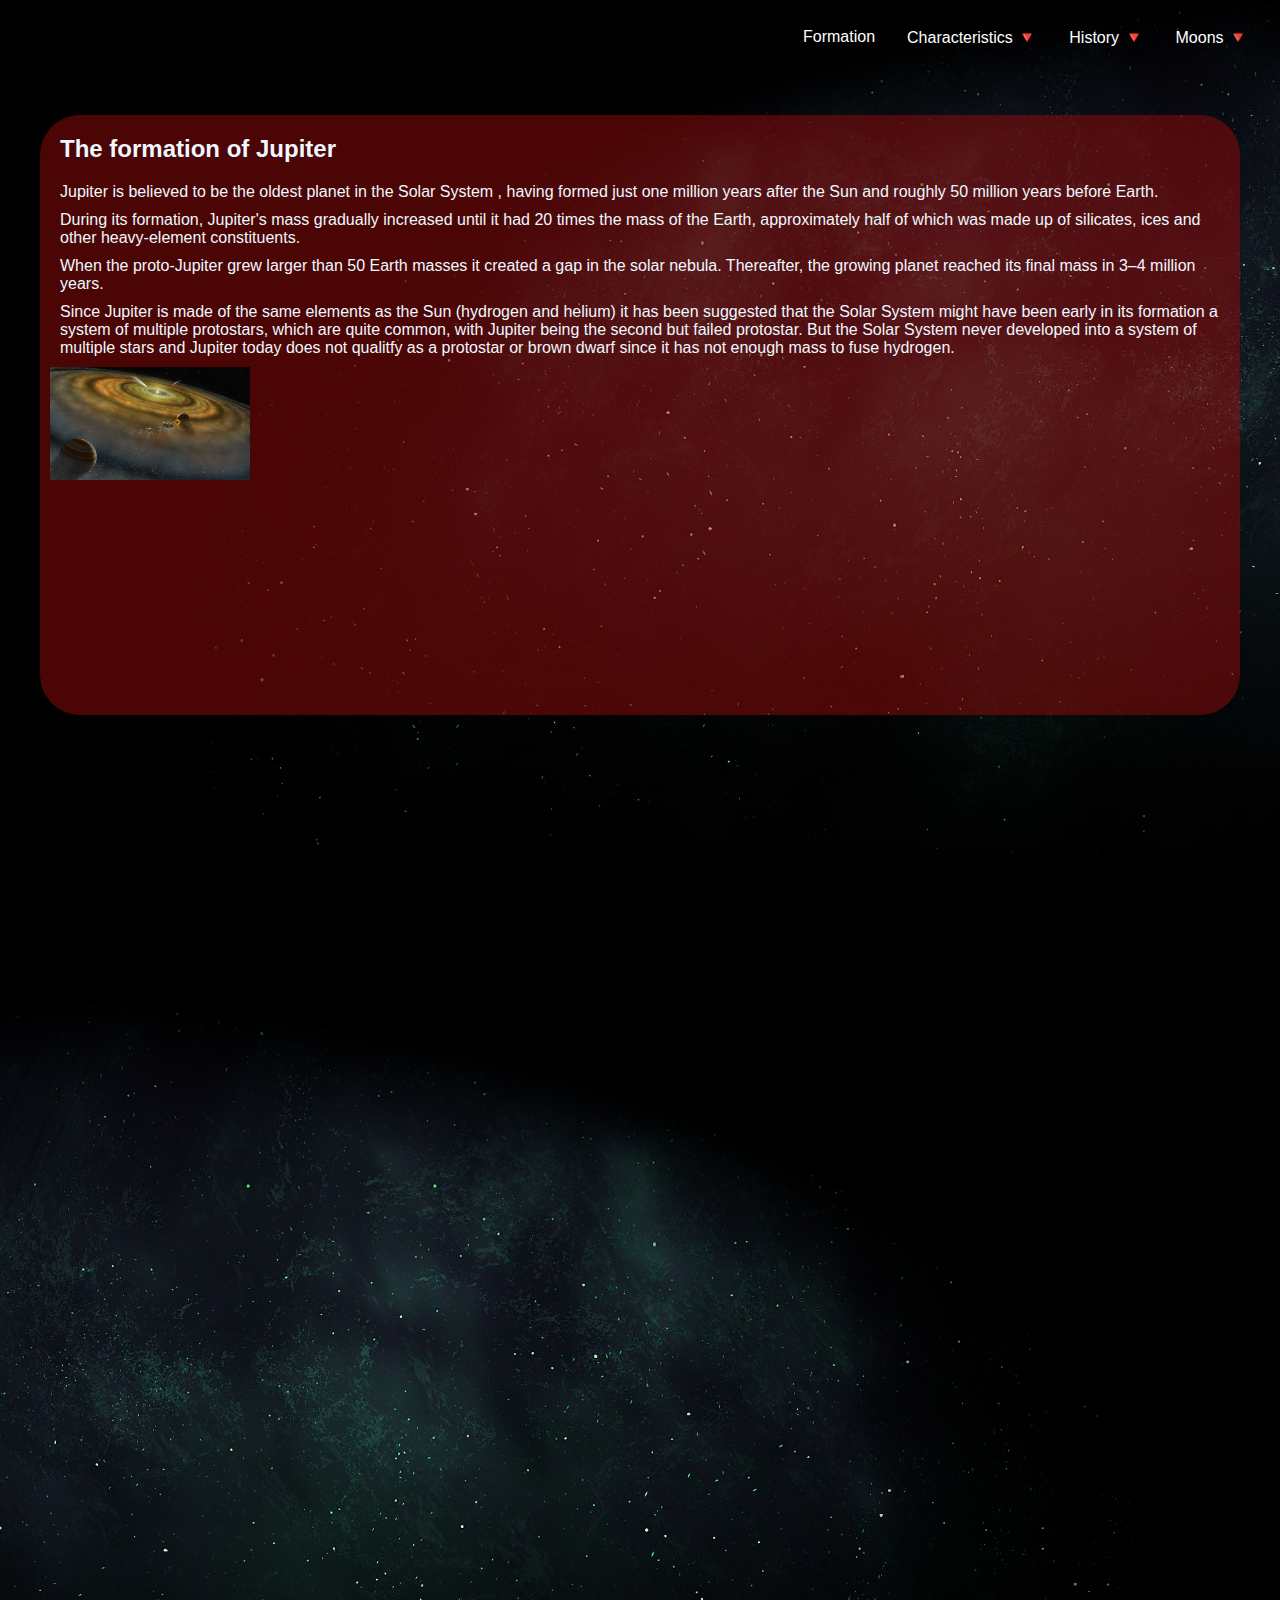
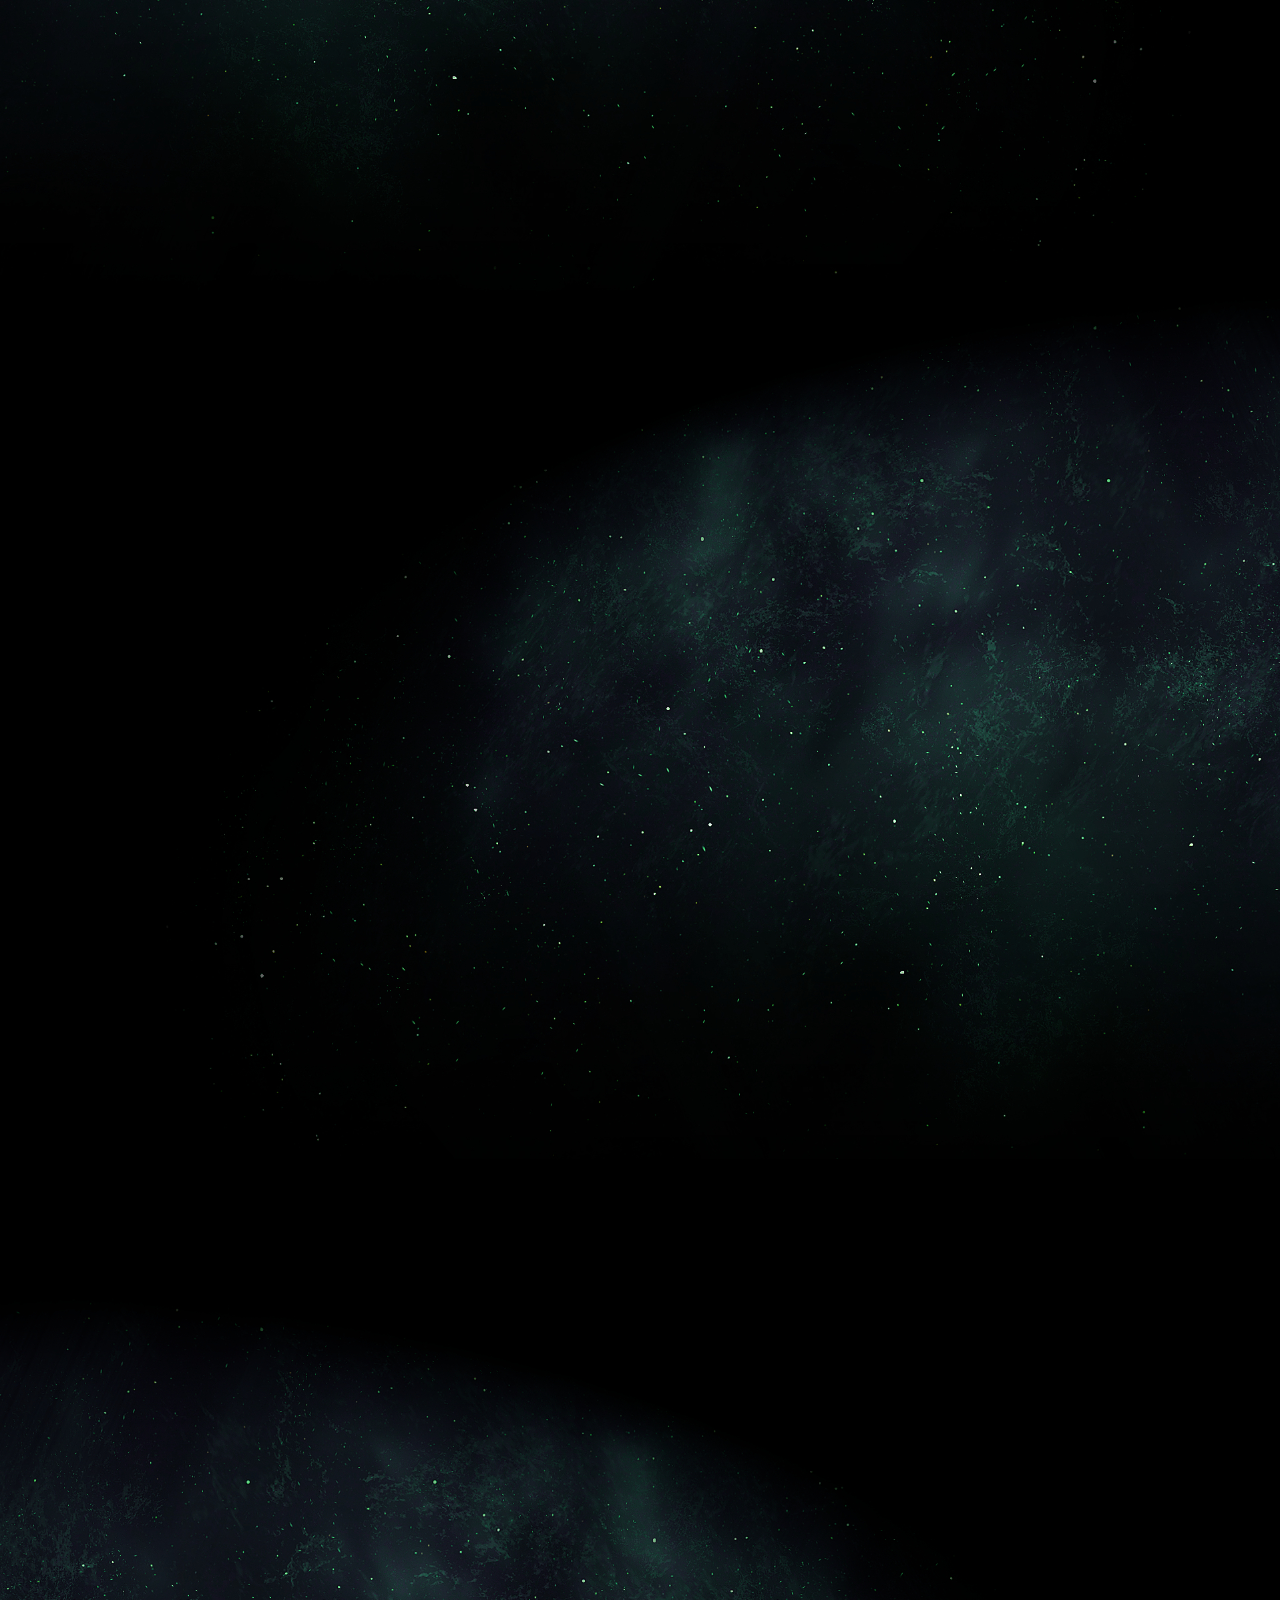
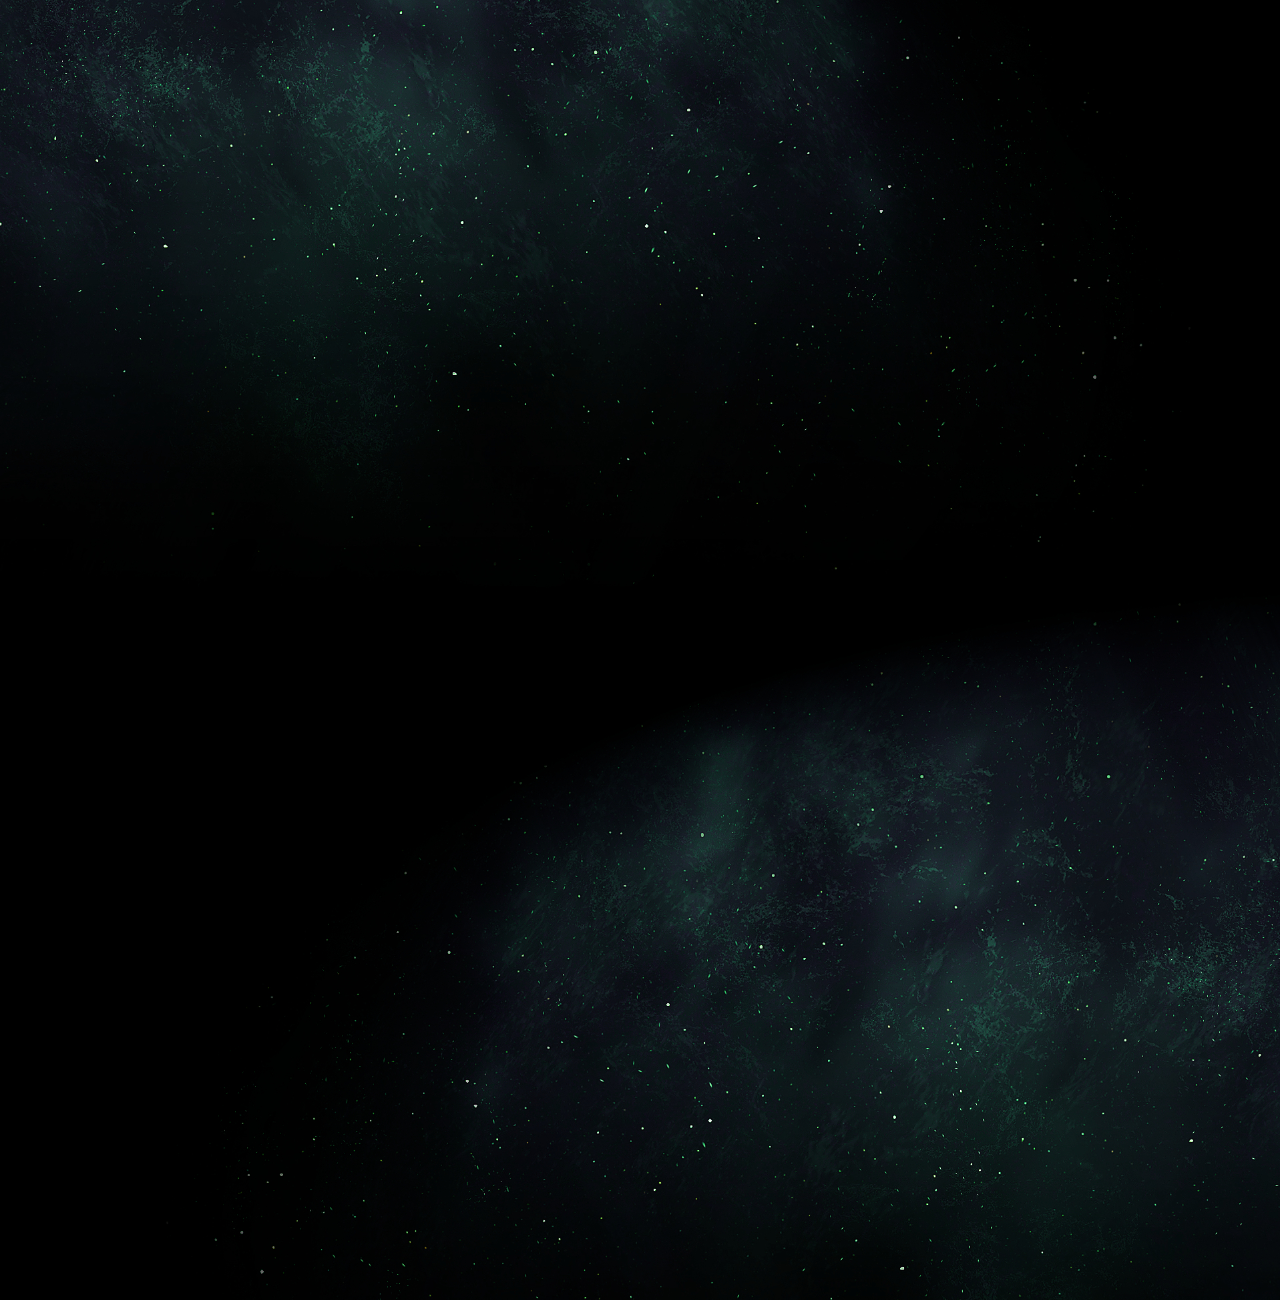
==== index.html @ 64cf3d7d "added sections & styles2" ====
<!DOCTYPE html>
<html lang="en">
  <head>
    <meta charset="UTF-8" />
    <meta name="viewport" content="width=device-width, initial-scale=1.0" />
    <link rel="stylesheet" href="styles.css" />
    <link rel="stylesheet" href="Styles2.css" />
    <link rel="icon" type="image/x-icon" href="images/favicon.png" />
    <title>Jupiter - Assignment 3</title>
  </head>
  <body>
    <!-- Navigation Bar -->
    <div class="navbar">
      <div id="single"><a href="#Formation" id="Formation">Formation</a></div>

      <div class="subnav">
        <button class="subnavbtn">
          <a href="#Characteristics">Characteristics 🔻</a>
        </button>
        <div class="subnav-content">
          <a href="#attributes">Attributes</a>
          <a href="#Location">Location</a>
          <a href="#Great Red Spot">Great Red Spot</a>
        </div>
      </div>

      <div class="subnav">
        <button class="subnavbtn">
          <a href="#History">History 🔻</a>
        </button>
        <div class="subnav-content">
          <a href="#discovery">Discovery and observations</a>
          <a href="#exploration">Exploration and plans</a>
          <a href="#culture">In Culture</a>
        </div>
      </div>
      <div class="subnav">
        <button class="subnavbtn">
          <a href="#Moons">Moons 🔻</a>
        </button>
        <div class="subnav-content">
          <a href="#Europa">Europa</a>
          <a href="#Ganymede">Ganymede</a>
          <a href="#Io">Io</a>
          <a href="#Callisto">Callisto</a>
        </div>
      </div>
    </div>

    <!-- Section 2 - Formation-->

    <div class="text-section">
      <h2 class="h2v">The formation of Jupiter</h2>
      <div class="paragraphs">
        <p>
          Jupiter is believed to be the oldest planet in the Solar System ,
          having formed just one million years after the Sun and roughly 50
          million years before Earth.
        </p>
      </div>
      <div class="paragraphs">
        <p>
          During its formation, Jupiter's mass gradually increased until it had
          20 times the mass of the Earth, approximately half of which was made
          up of silicates, ices and other heavy-element constituents.
        </p>
      </div>
      <div class="paragraphs">
        <p>
          When the proto-Jupiter grew larger than 50 Earth masses it created a
          gap in the solar nebula. Thereafter, the growing planet reached its
          final mass in 3–4 million years.
        </p>
      </div>
      <div class="paragraphs">
        <p>
          Since Jupiter is made of the same elements as the Sun (hydrogen and
          helium) it has been suggested that the Solar System might have been
          early in its formation a system of multiple protostars, which are
          quite common, with Jupiter being the second but failed protostar. But
          the Solar System never developed into a system of multiple stars and
          Jupiter today does not qualitfy as a protostar or brown dwarf since it
          has not enough mass to fuse hydrogen.
        </p>
      </div>
      <div id="Formation-img"></div>
    </div>
  </body>
</html>
---- styles.css ----
* {
  padding: 0;
  margin: 0;
  box-sizing: border-box;
}
body {
  min-height: 500vh;
  background-image: url(/images/background.jpg);
  background-repeat: repeat;
  background-size: contain;
  font-family: Arial, Helvetica, sans-serif;
  margin: 0;
}

.navbar {
  display: flex;
  overflow: hidden;
  background-color: #6c262600;
  justify-content: flex-end;
  padding: 14px 16px;
}

.navbar a {
  font-size: 16px;
  color: white;
  text-align: center;
  padding: 14px 16px;
  text-decoration: none;
}

.subnav,
#single {
  overflow: hidden;
}

.subnav .subnavbtn,
#single,
#Formation {
  display: flex;
  flex-direction: column;
  font-size: 16px;
  border: none;
  outline: none;
  color: white;
  /* padding: 14px 16px; */
  background-color: inherit;
  font-family: inherit;
  margin: 0;
}
.navbar a:hover,
.subnav:hover .subnavbtn,
#single:hover {
  text-decoration: underline red 2px;
  line-height: 10px;
}

.subnav-content {
  visibility: hidden;
  position: absolute;
  background-color: rgba(139, 0, 0, 0);
  /* width: 100%; */
  z-index: 1;
  display: flex;
  flex-direction: column;
  /* justify-content: flex-end; */
}

.subnav-content a {
  /* float: right; */
  flex-direction: column;
  background-color: darkred;
  color: white;
  text-decoration: none;
  width: 100%;
}

.subnav-content a:hover {
  background-color: #eee;
  color: black;
}

.subnav:hover .subnav-content {
  visibility: visible;
}
---- Styles2.css ----
/* section 2 - Formation */
/* to do: font, responsive, colors, images, flex, size */
.h2v {
  color: aliceblue;
  padding: 10px;
}

.text-section {
  border-radius: 40px;
  margin: 40px;
  padding: 10px;
  max-width: auto;
  height: 600px;
  background-color: rgba(150, 10, 10, 0.5);
}

.paragraphs {
  margin: 10px;

  color: aliceblue;
}

/* formation image */

#Formation-img {
  width: 200px;
  height: 400px;
  background-image: url(images/Formation.webp);
  background-size: contain;
  background-repeat: no-repeat;
}
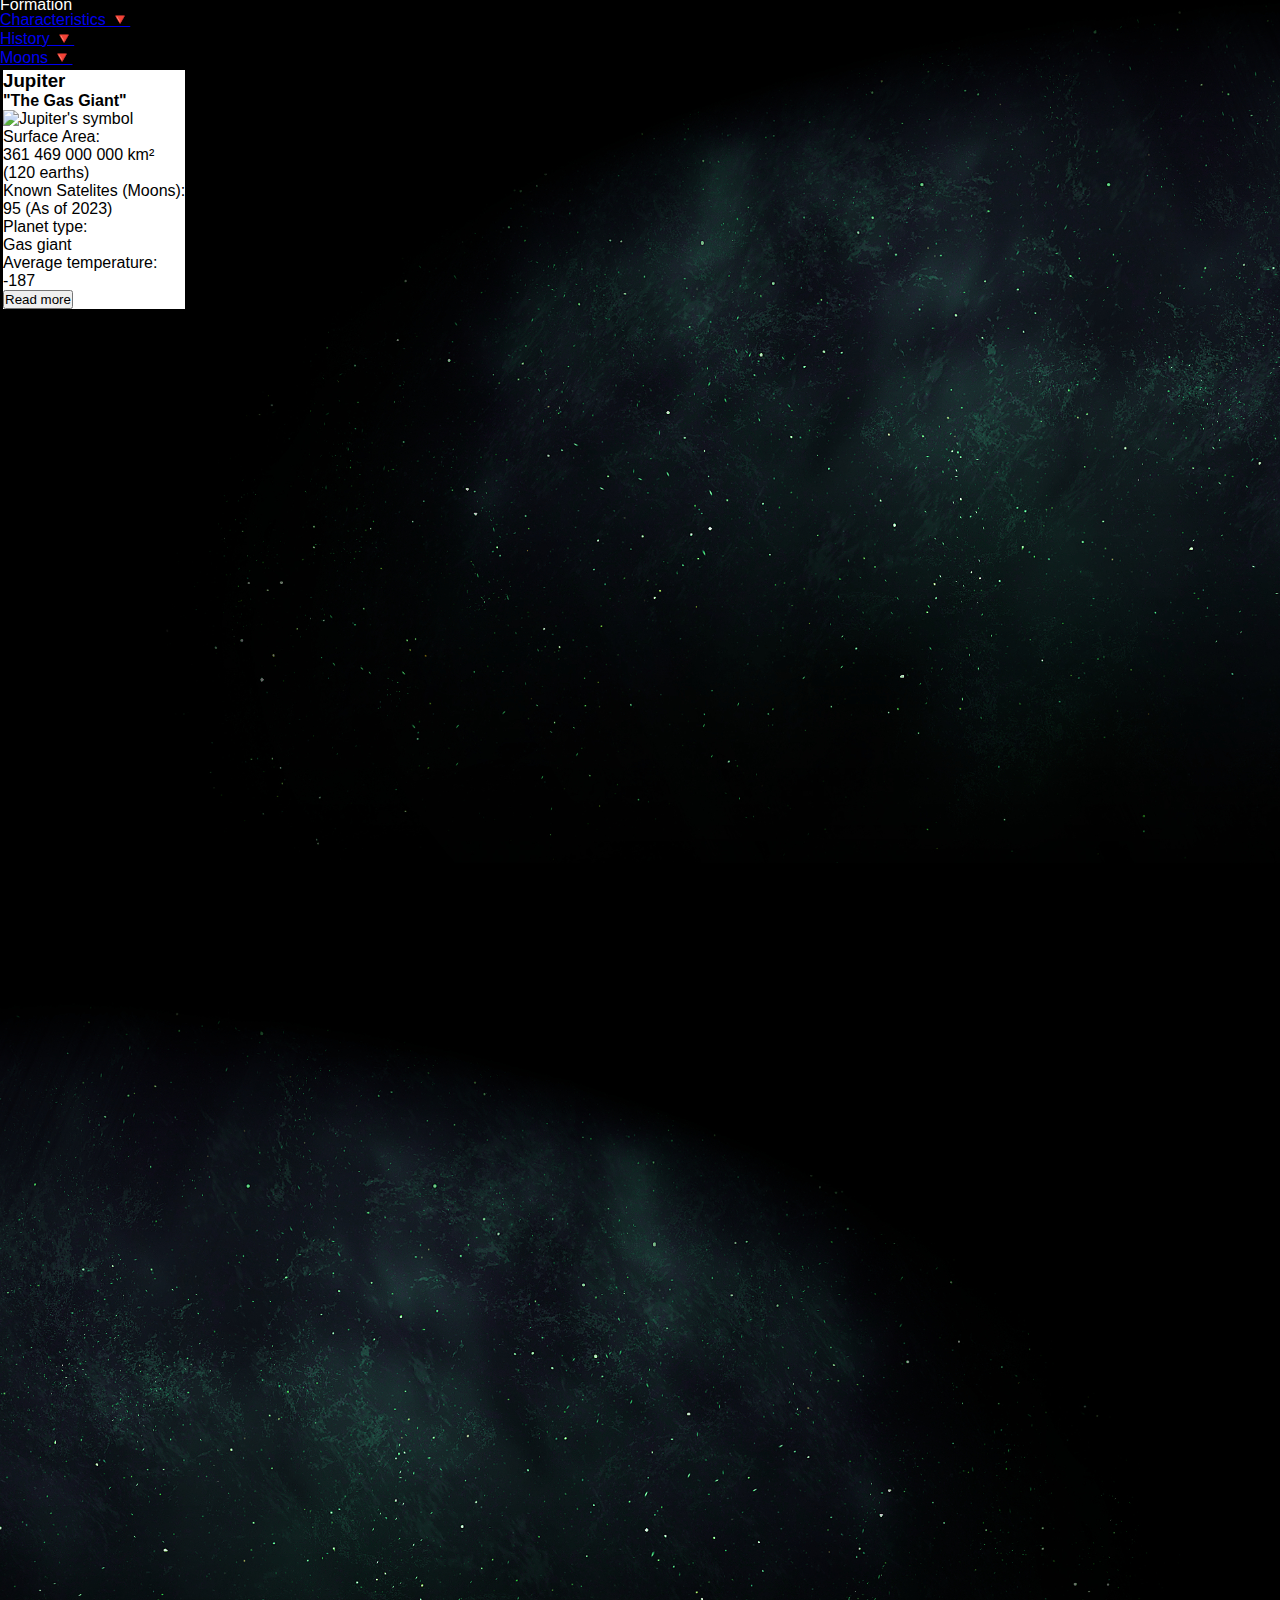
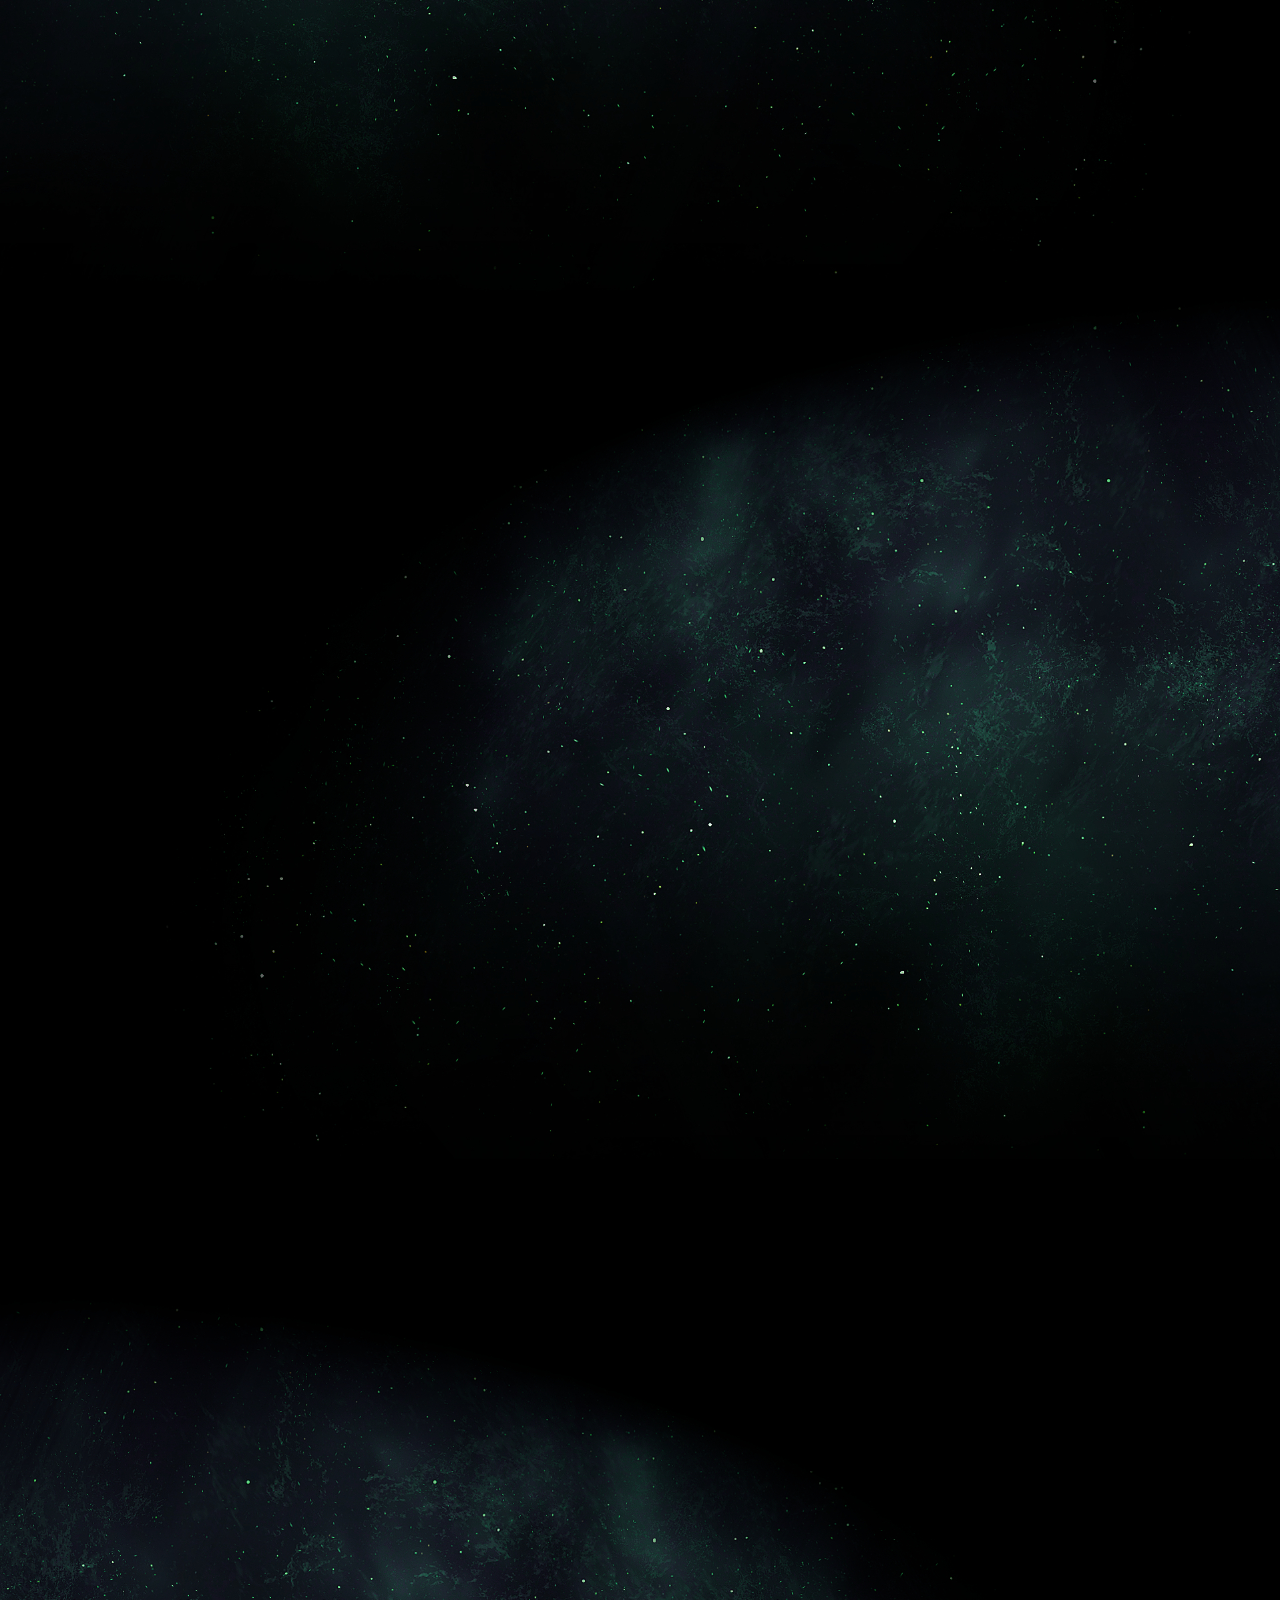
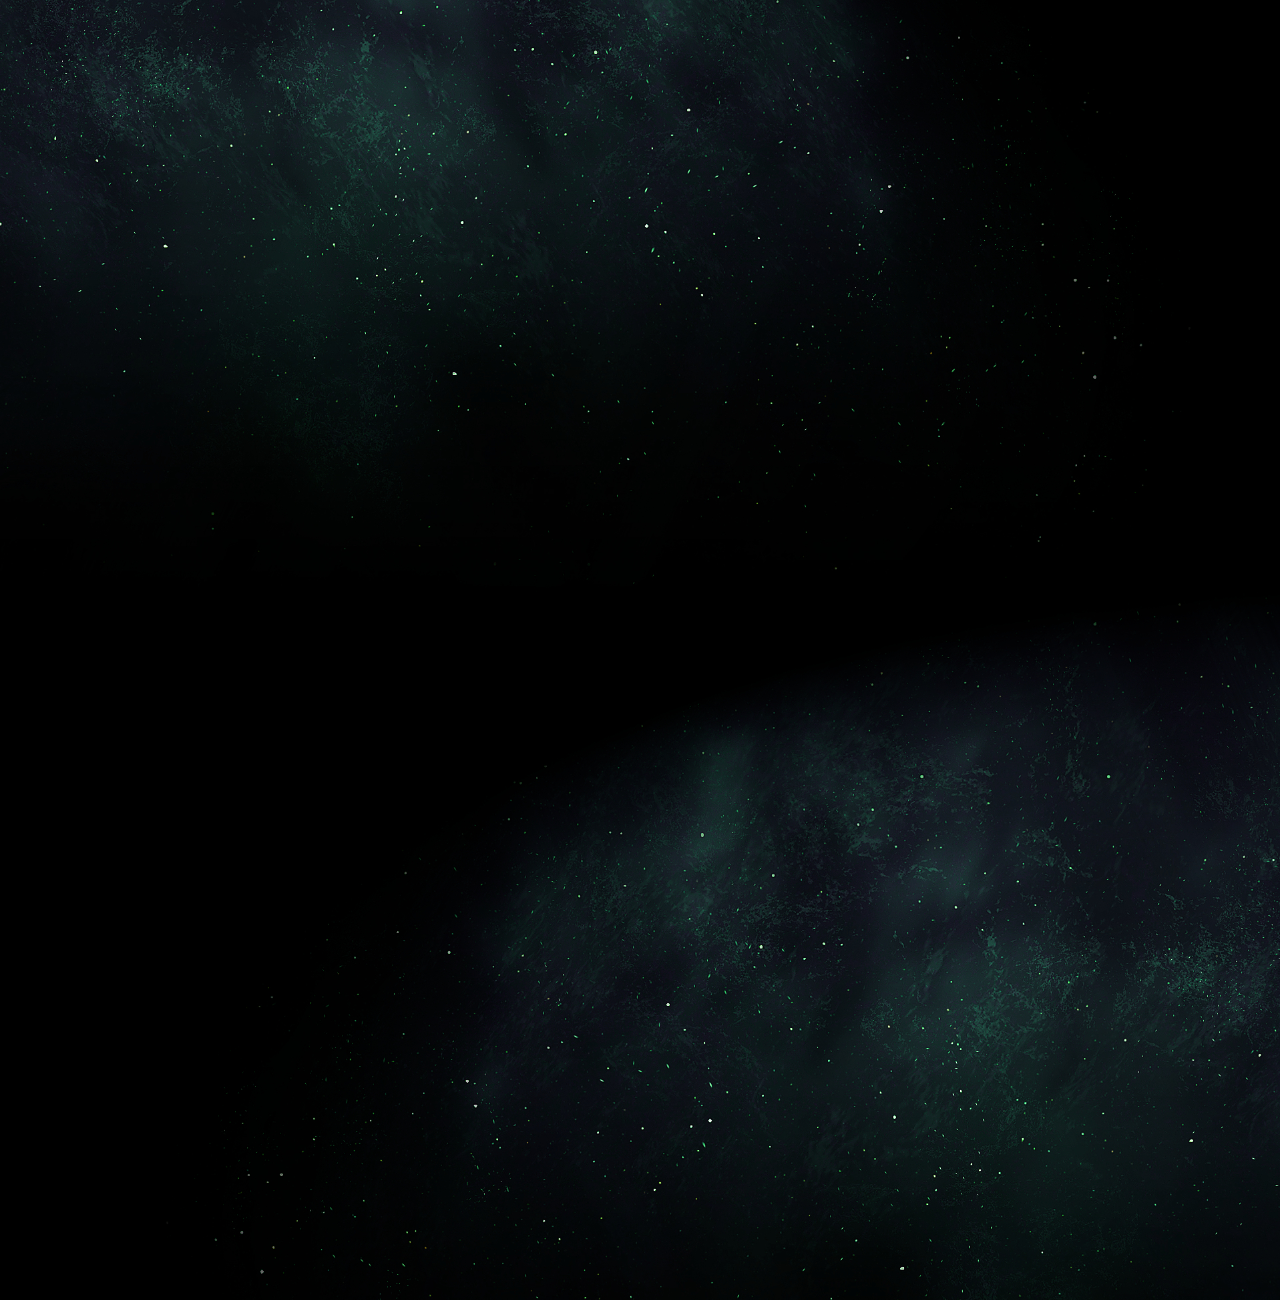
==== commit aeb508b4: "Merge branch 'main' of https://github.com/elliot-kodehode/assignment-3" ====
--- a/index.html
+++ b/index.html
@@ -4,15 +4,13 @@
     <meta charset="UTF-8" />
     <meta name="viewport" content="width=device-width, initial-scale=1.0" />
     <link rel="stylesheet" href="styles.css" />
-    <link rel="stylesheet" href="Styles2.css" />
     <link rel="icon" type="image/x-icon" href="images/favicon.png" />
     <title>Jupiter - Assignment 3</title>
   </head>
   <body>
     <!-- Navigation Bar -->
-    <div class="navbar">
+    <nav>
       <div id="single"><a href="#Formation" id="Formation">Formation</a></div>
-
       <div class="subnav">
         <button class="subnavbtn">
           <a href="#Characteristics">Characteristics 🔻</a>
@@ -23,7 +21,6 @@
           <a href="#Great Red Spot">Great Red Spot</a>
         </div>
       </div>
-
       <div class="subnav">
         <button class="subnavbtn">
           <a href="#History">History 🔻</a>
@@ -45,45 +42,42 @@
           <a href="#Callisto">Callisto</a>
         </div>
       </div>
-    </div>
+    </nav>
+    <!-- Front page -->
+    <div id="frontpage">
+      <div class="Jupiter">
+        <!-- <img src="images/Jupiter.png" alt="Planet Jupiter" id="Jupiter" /> -->
+        <dialog open>
+          <h3>Jupiter</h3>
+          <h4 id="Gas-Giant">"The Gas Giant"</h4>
+          <img
+            src="images/Jupiter_symbol_(bold).svg"
+            alt="Jupiter's symbol"
+            class="Text-Symbol"
+          />
 
-    <!-- Section 2 - Formation-->
-
-    <div class="text-section">
-      <h2 class="h2v">The formation of Jupiter</h2>
-      <div class="paragraphs">
-        <p>
-          Jupiter is believed to be the oldest planet in the Solar System ,
-          having formed just one million years after the Sun and roughly 50
-          million years before Earth.
-        </p>
+          <div class="Cards_Text">
+            <p class="Card-Left">Surface Area:</p>
+            <p class="Card-Right">
+              361 469 000 000 km²<br />
+              (120 earths)
+            </p>
+          </div>
+          <div class="Cards_Text">
+            <p class="Card-Left">Known Satelites (Moons):</p>
+            <p class="Card-Right">95 (As of 2023)</p>
+          </div>
+          <div class="Cards_Text">
+            <p class="Card-Left">Planet type:</p>
+            <p class="Card-Right">Gas giant</p>
+          </div>
+          <div class="Cards_Text">
+            <p class="Card-Left">Average temperature:</p>
+            <p class="Card-Right">-187</p>
+          </div>
+          <a href=""><button class="Card-Button">Read more</button></a>
+        </dialog>
       </div>
-      <div class="paragraphs">
-        <p>
-          During its formation, Jupiter's mass gradually increased until it had
-          20 times the mass of the Earth, approximately half of which was made
-          up of silicates, ices and other heavy-element constituents.
-        </p>
-      </div>
-      <div class="paragraphs">
-        <p>
-          When the proto-Jupiter grew larger than 50 Earth masses it created a
-          gap in the solar nebula. Thereafter, the growing planet reached its
-          final mass in 3–4 million years.
-        </p>
-      </div>
-      <div class="paragraphs">
-        <p>
-          Since Jupiter is made of the same elements as the Sun (hydrogen and
-          helium) it has been suggested that the Solar System might have been
-          early in its formation a system of multiple protostars, which are
-          quite common, with Jupiter being the second but failed protostar. But
-          the Solar System never developed into a system of multiple stars and
-          Jupiter today does not qualitfy as a protostar or brown dwarf since it
-          has not enough mass to fuse hydrogen.
-        </p>
-      </div>
-      <div id="Formation-img"></div>
     </div>
   </body>
 </html>
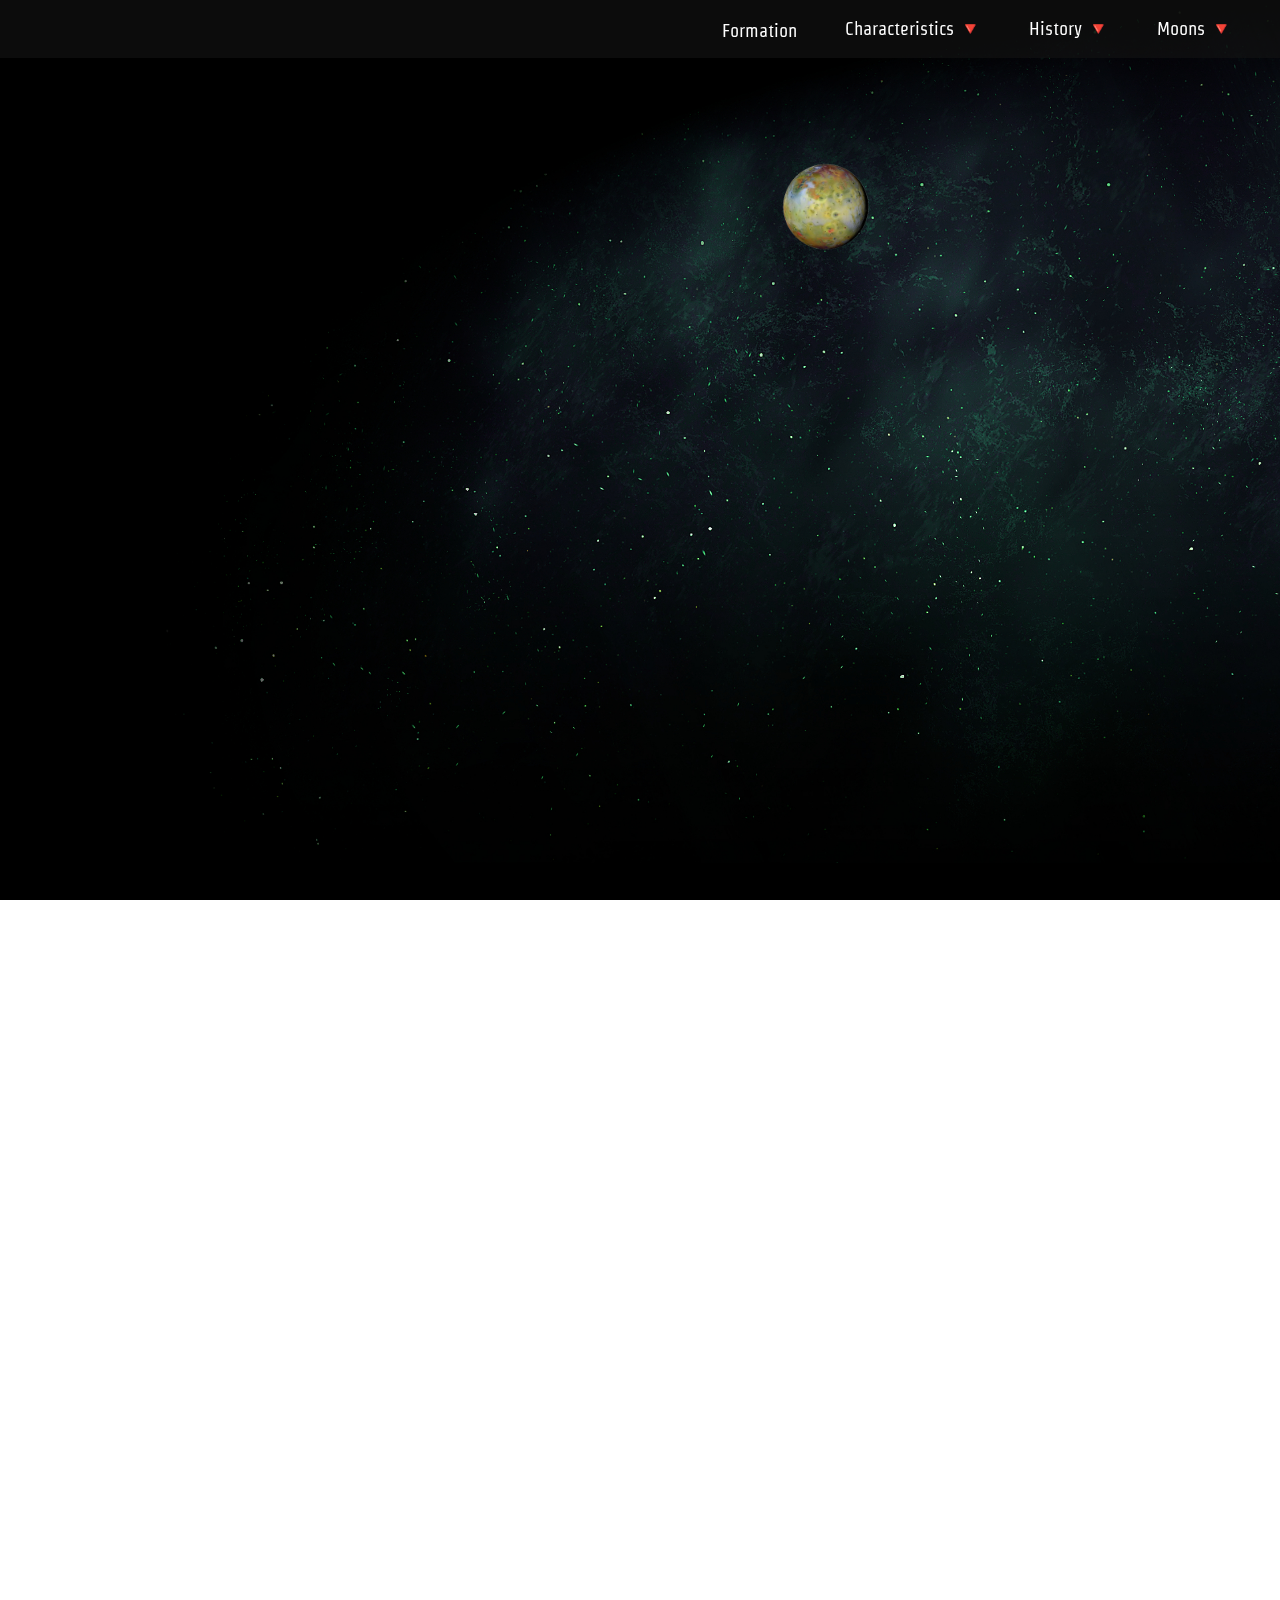
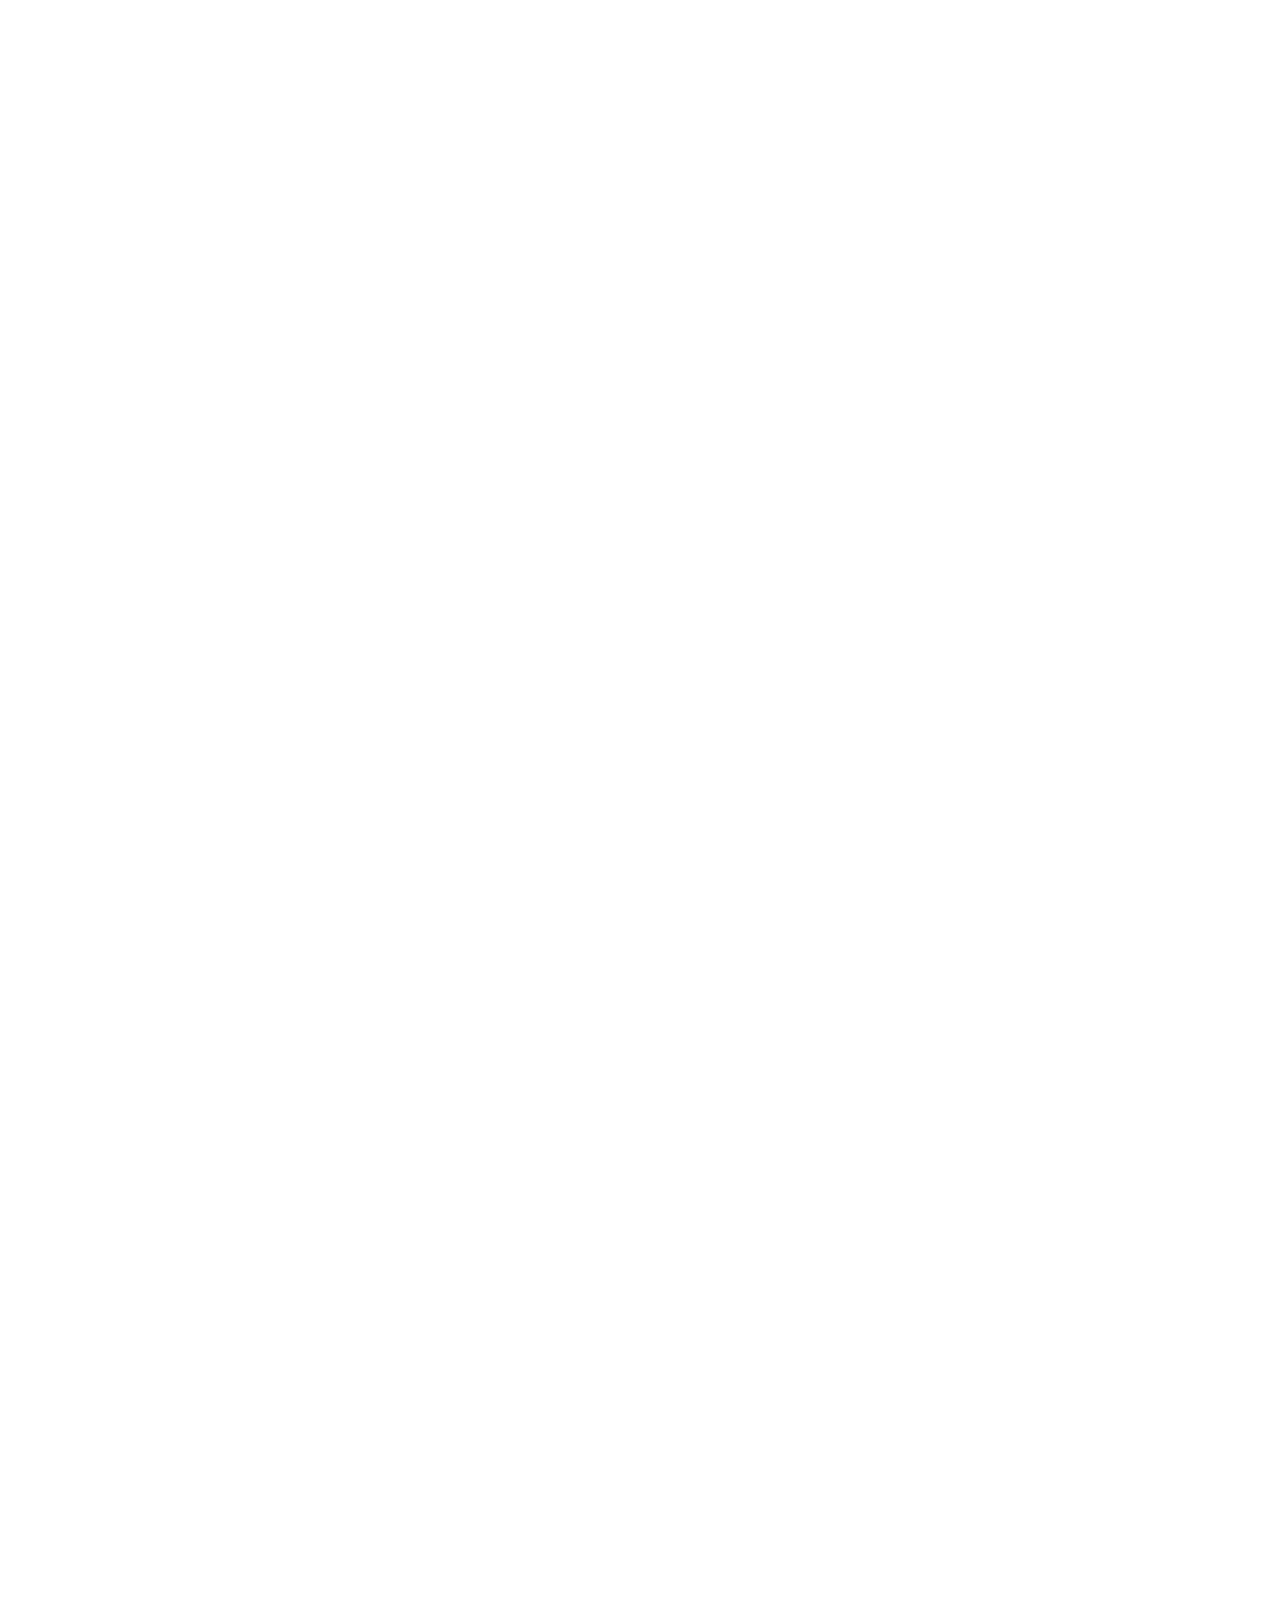
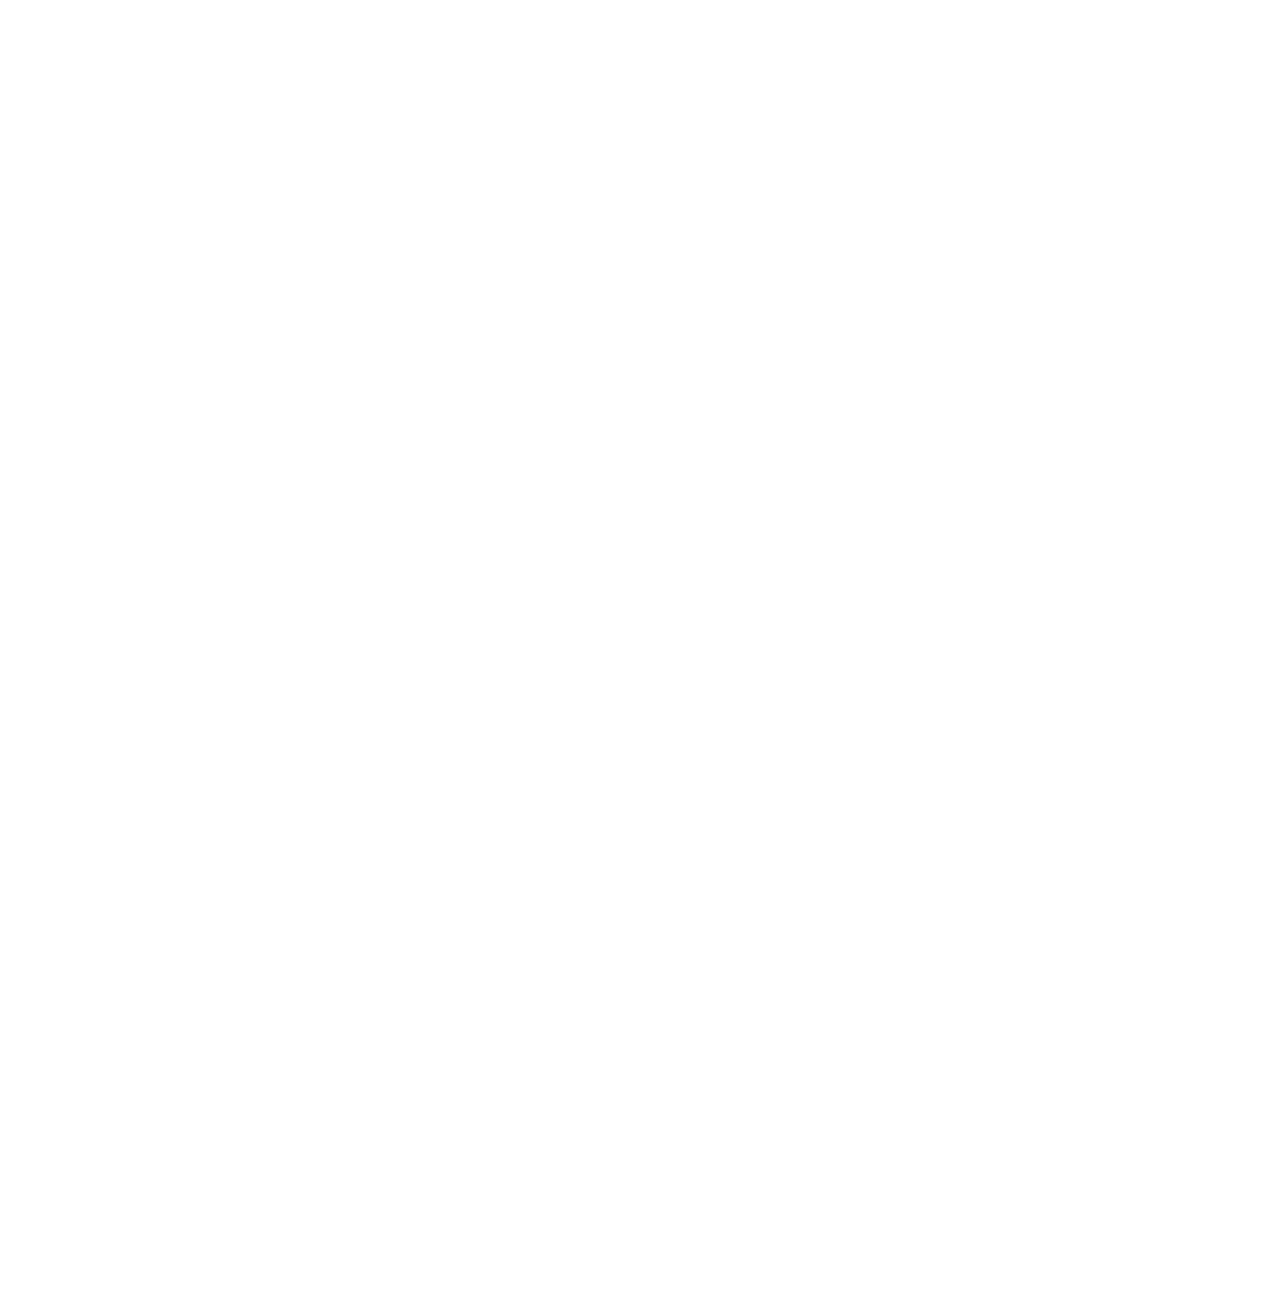
==== commit 3e9f6b88: "More work on frontpage" ====
--- a/index.html
+++ b/index.html
@@ -5,6 +5,9 @@
     <meta name="viewport" content="width=device-width, initial-scale=1.0" />
     <link rel="stylesheet" href="styles.css" />
     <link rel="icon" type="image/x-icon" href="images/favicon.png" />
+    <link rel="preconnect" href="https://fonts.googleapis.com">
+<link rel="preconnect" href="https://fonts.gstatic.com" crossorigin>
+<link href="https://fonts.googleapis.com/css2?family=Strait&display=swap" rel="stylesheet">
     <title>Jupiter - Assignment 3</title>
   </head>
   <body>
@@ -46,7 +49,6 @@
     <!-- Front page -->
     <div id="frontpage">
       <div class="Jupiter">
-        <!-- <img src="images/Jupiter.png" alt="Planet Jupiter" id="Jupiter" /> -->
         <dialog open>
           <h3>Jupiter</h3>
           <h4 id="Gas-Giant">"The Gas Giant"</h4>
@@ -55,7 +57,6 @@
             alt="Jupiter's symbol"
             class="Text-Symbol"
           />
-
           <div class="Cards_Text">
             <p class="Card-Left">Surface Area:</p>
             <p class="Card-Right">
@@ -73,7 +74,31 @@
           </div>
           <div class="Cards_Text">
             <p class="Card-Left">Average temperature:</p>
-            <p class="Card-Right">-187</p>
+            <p class="Card-Right">-185°C</p>
+          </div>
+          <a href=""><button class="Card-Button">Read more</button></a>
+        </dialog>
+      </div>
+
+      <div class="Io">
+        <dialog open>
+          <h3>Io</h3>
+          <h4 id="Gas-Giant">"The moldy pizza moon"</h4>
+          <div class="Cards_Text">
+            <p class="Card-Left">Surface Area:</p>
+            <p class="Card-Right">
+              41 698 065 km2
+            </p>
+          </div>
+          <div class="Cards_Text">
+            <p class="Card-Left">Shortest distance from Jupiter:<br>
+              Longest distance from Jupiter:
+            </p>
+            <p class="Card-Right">420 000 km<br>423 400 km</p>
+          </div>
+          <div class="Cards_Text">
+            <p class="Card-Left">Discovered:</p>
+            <p class="Card-Right">8. jan 1610,<br>by Galileo Galilei</p>
           </div>
           <a href=""><button class="Card-Button">Read more</button></a>
         </dialog>
--- a/styles.css
+++ b/styles.css
@@ -2,83 +2,222 @@
   padding: 0;
   margin: 0;
   box-sizing: border-box;
+  font-family: "strait", sans serif;
 }
 body {
+  display: flex;
   min-height: 500vh;
-  background-image: url(/images/background.jpg);
-  background-repeat: repeat;
-  background-size: contain;
+  background-image: url(images/background.jpg);
+  background-attachment: fixed;
+  background-size: cover;
   font-family: Arial, Helvetica, sans-serif;
-  margin: 0;
-}
-
-.navbar {
-  display: flex;
+}
+/* Navigation bar */
+nav {
+  display: flex;
+  position: fixed;
+  width: 100vw;
   overflow: hidden;
-  background-color: #6c262600;
+  background-color: #1414149e;
+
   justify-content: flex-end;
-  padding: 14px 16px;
-}
-
-.navbar a {
-  font-size: 16px;
+  padding-right: 24px;
+  z-index: 2;
+}
+
+nav a {
+  font-size: 18px;
   color: white;
   text-align: center;
-  padding: 14px 16px;
+  padding: 18px 24px;
   text-decoration: none;
 }
-
-.subnav,
 #single {
+  padding-top: 3px;
+}
+.subnav {
   overflow: hidden;
 }
 
 .subnav .subnavbtn,
-#single,
-#Formation {
+#single {
   display: flex;
   flex-direction: column;
-  font-size: 16px;
+  font-size: 18px;
   border: none;
   outline: none;
   color: white;
-  /* padding: 14px 16px; */
-  background-color: inherit;
+  background-color: transparent;
   font-family: inherit;
-  margin: 0;
-}
-.navbar a:hover,
+}
+nav a:hover,
 .subnav:hover .subnavbtn,
 #single:hover {
   text-decoration: underline red 2px;
-  line-height: 10px;
+  text-underline-offset: 4px;
 }
 
 .subnav-content {
   visibility: hidden;
-  position: absolute;
-  background-color: rgba(139, 0, 0, 0);
-  /* width: 100%; */
+  position: fixed;
+  background-color: #1414149e;
   z-index: 1;
   display: flex;
   flex-direction: column;
-  /* justify-content: flex-end; */
 }
 
 .subnav-content a {
-  /* float: right; */
   flex-direction: column;
-  background-color: darkred;
+  font-size: 16px;
   color: white;
   text-decoration: none;
+  text-align: left;
+  border-left: 2px solid white;
   width: 100%;
+  padding-top: 8px;
+  padding-bottom: 8px;
 }
 
 .subnav-content a:hover {
-  background-color: #eee;
-  color: black;
+  background-color: #eeeeee00;
+  color: rgb(255, 255, 255);
+  border-left: 2px solid red;
+  font-size: 16.5px;
 }
 
 .subnav:hover .subnav-content {
   visibility: visible;
 }
+
+/* Front page */
+#frontpage {
+  display: flex;
+  width: 100vw;
+  height: 100vh;
+  padding-top: 36px;
+  /* background-color: rgba(250, 235, 215, 0.153); */
+}
+
+@keyframes Floaty {
+  0% {
+    margin-top: 0px;
+  }
+  25% {
+    margin-top: 5px;
+  }
+
+  50% {
+    margin-top: 0px;
+  }
+  75% {
+    margin-top: -5px;
+  }
+  100% {
+    margin-top: 0px;
+  }
+}
+
+.Jupiter {
+  display: flex;
+  position: absolute;
+  top: 17vh;
+  right: 30vw;
+  align-self: center;
+  justify-self: center;
+  background-image: url(images/Jupiter.png);
+  background-position: center;
+  background-repeat: no-repeat;
+  background-size: contain;
+  align-items: center;
+  content-visibility: hidden;
+  width: 35vw;
+  height: 35vw;
+  margin: auto;
+  animation: Floaty 4s linear infinite;
+  z-index: 1;
+}
+
+
+.Jupiter:hover {
+  transition: 300ms ease-in-out;
+  transform: scale(1.1);
+  animation: none;
+  content-visibility: visible;
+  z-index: 2;
+}
+
+.Io{
+  position: absolute;
+  top: 18vh;
+  right: 32vw;
+  background-image: url(images/io_transparent.png);
+  background-position: center;
+  background-repeat: no-repeat;
+  background-size: contain;
+  align-items: center;
+  content-visibility: hidden;
+  width: 7vw;
+  height: 7vw;
+  animation: Floaty 4s infinite linear 1s;
+  z-index: 1;
+}
+
+.Io:hover {
+  transition: 300ms ease-in-out;
+  transform: scale(1.1);
+  animation: none;
+  content-visibility: visible;
+  z-index: 2;
+}
+
+Dialog {
+  margin-left: -5%;
+  text-align: center;
+  color: #e9e9e9;
+  padding: 2vh;
+  width: 110%;
+  border-radius: 1vh;
+  border: 2px solid black;
+  background-color: rgba(37, 37, 37, 0.936);
+}
+
+.Io Dialog {width: 400%;
+margin-left: -150%;
+margin-top: 100%}
+
+h3 {
+  font-size: 46px;
+}
+#Gas-Giant {
+  font-size: larger;
+  padding-bottom: 2vh;
+  color: #adadad;
+}
+.Cards_Text {
+  display: flex;
+  padding: 3px;
+  justify-content: space-between;
+}
+.Card-Right {
+  text-align: end;
+  color: #adadad;
+}
+
+.Card-Left {
+  text-align: start;
+}
+
+.Card-Button {
+  padding: 2% 3%;
+  background-color: rgb(23, 23, 23);
+  color: #e9e9e9;
+  border-radius: 8px;
+  border: 2px rgb(100, 100, 100) solid;
+  text-decoration: none;
+  cursor: pointer;
+}
+
+.Text-Symbol {
+  color: white;
+  width: 40px;
+}
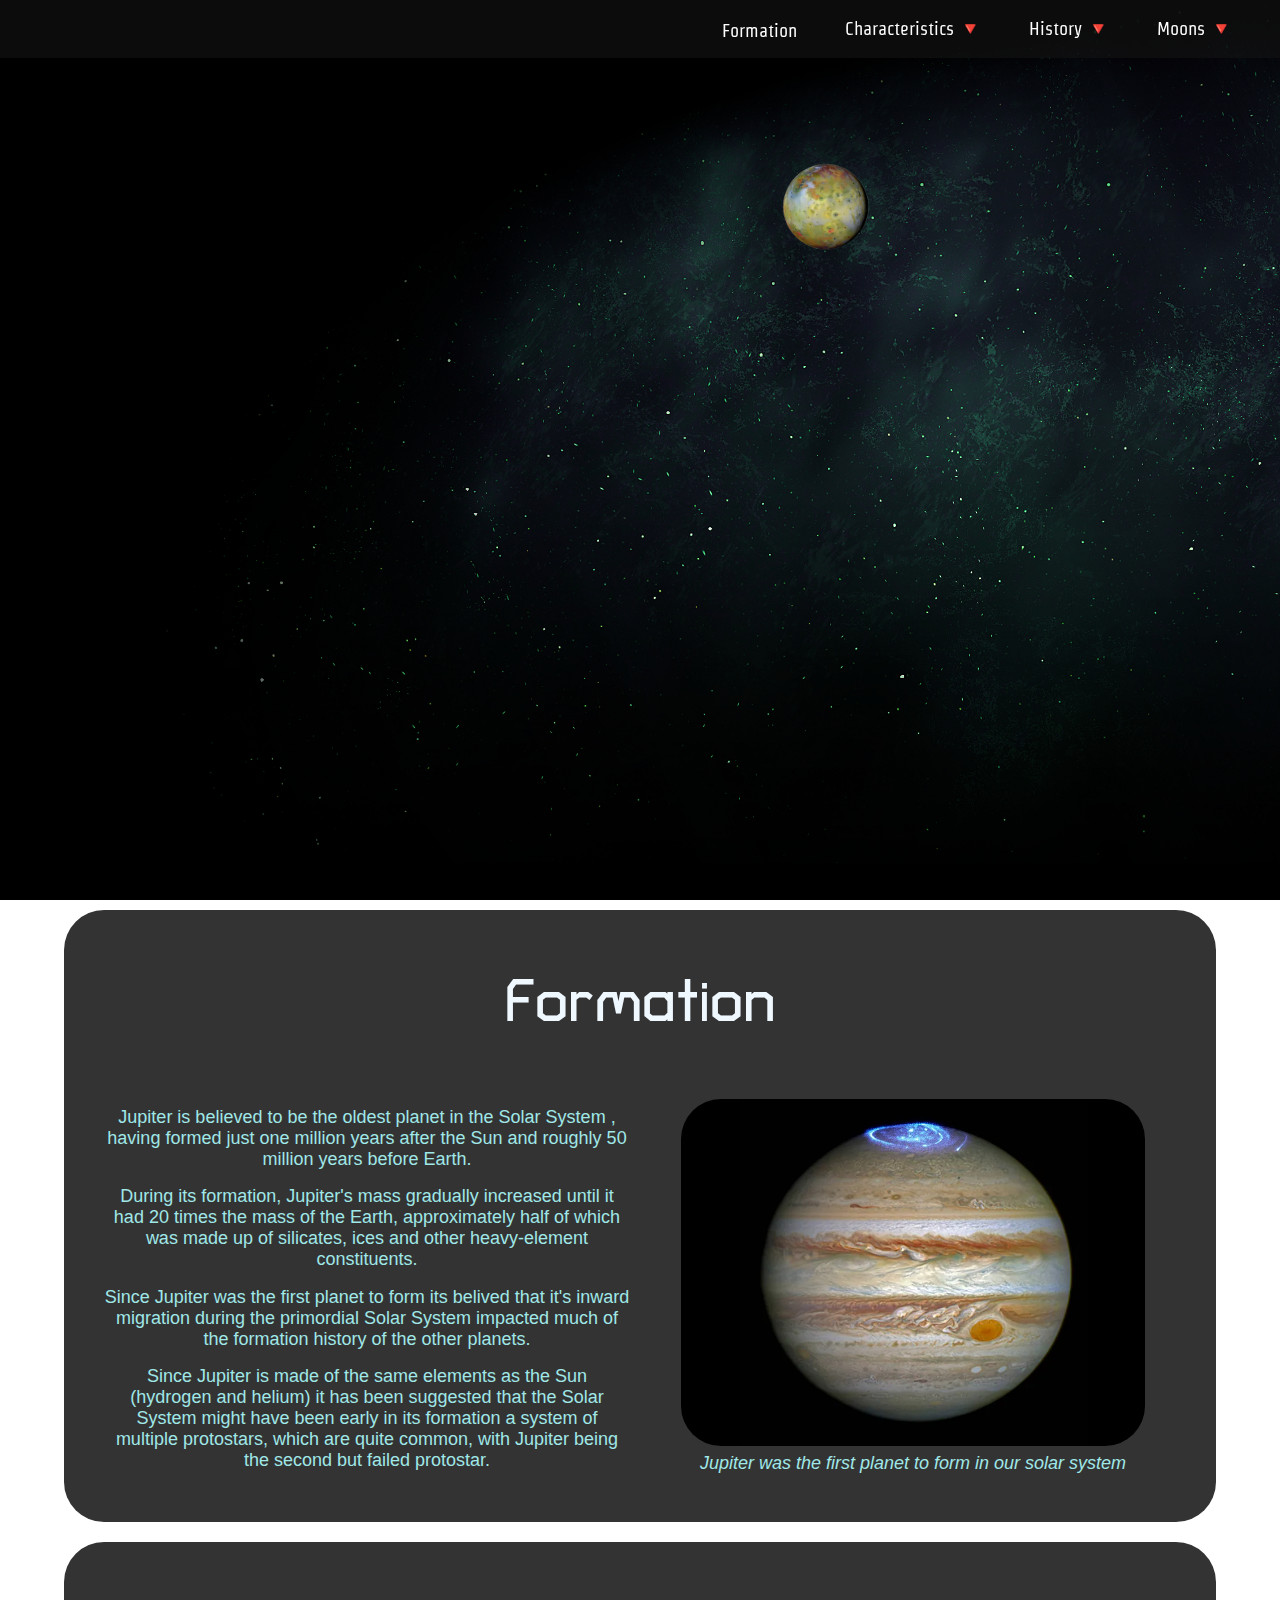
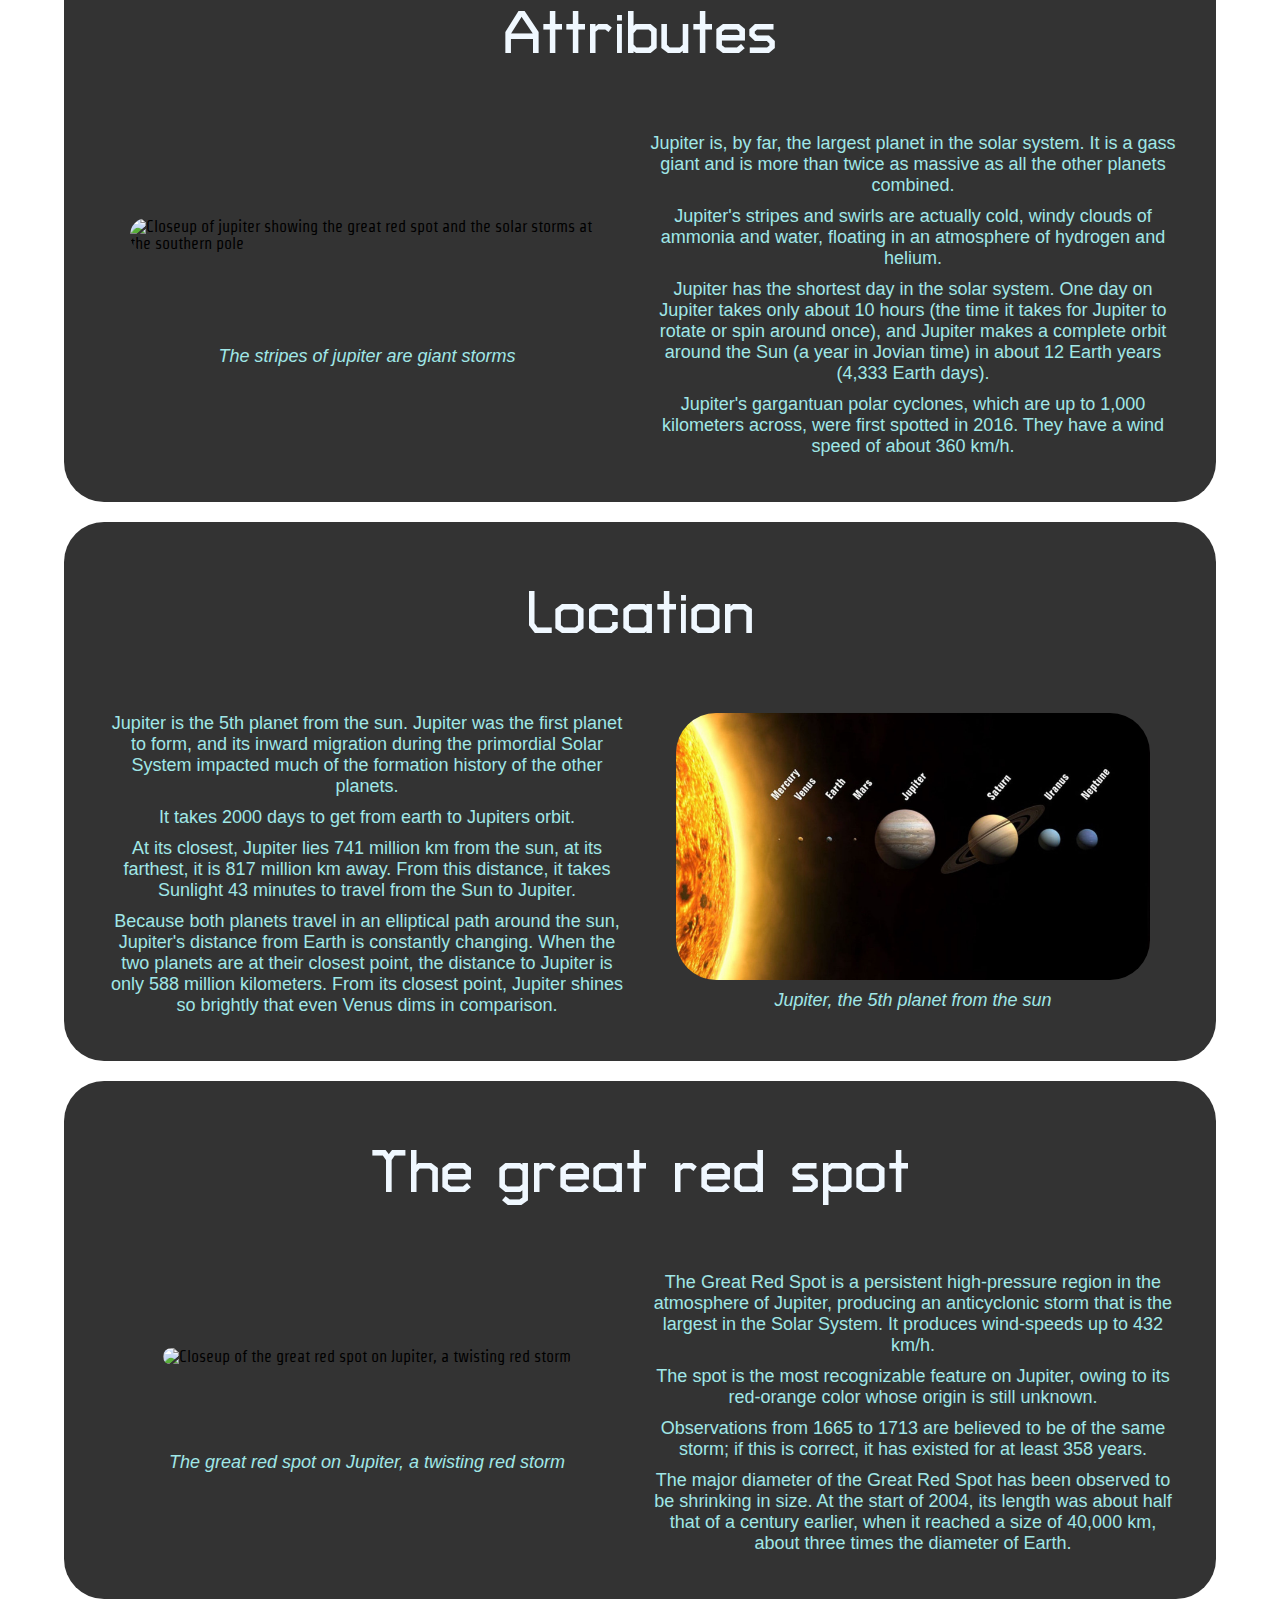
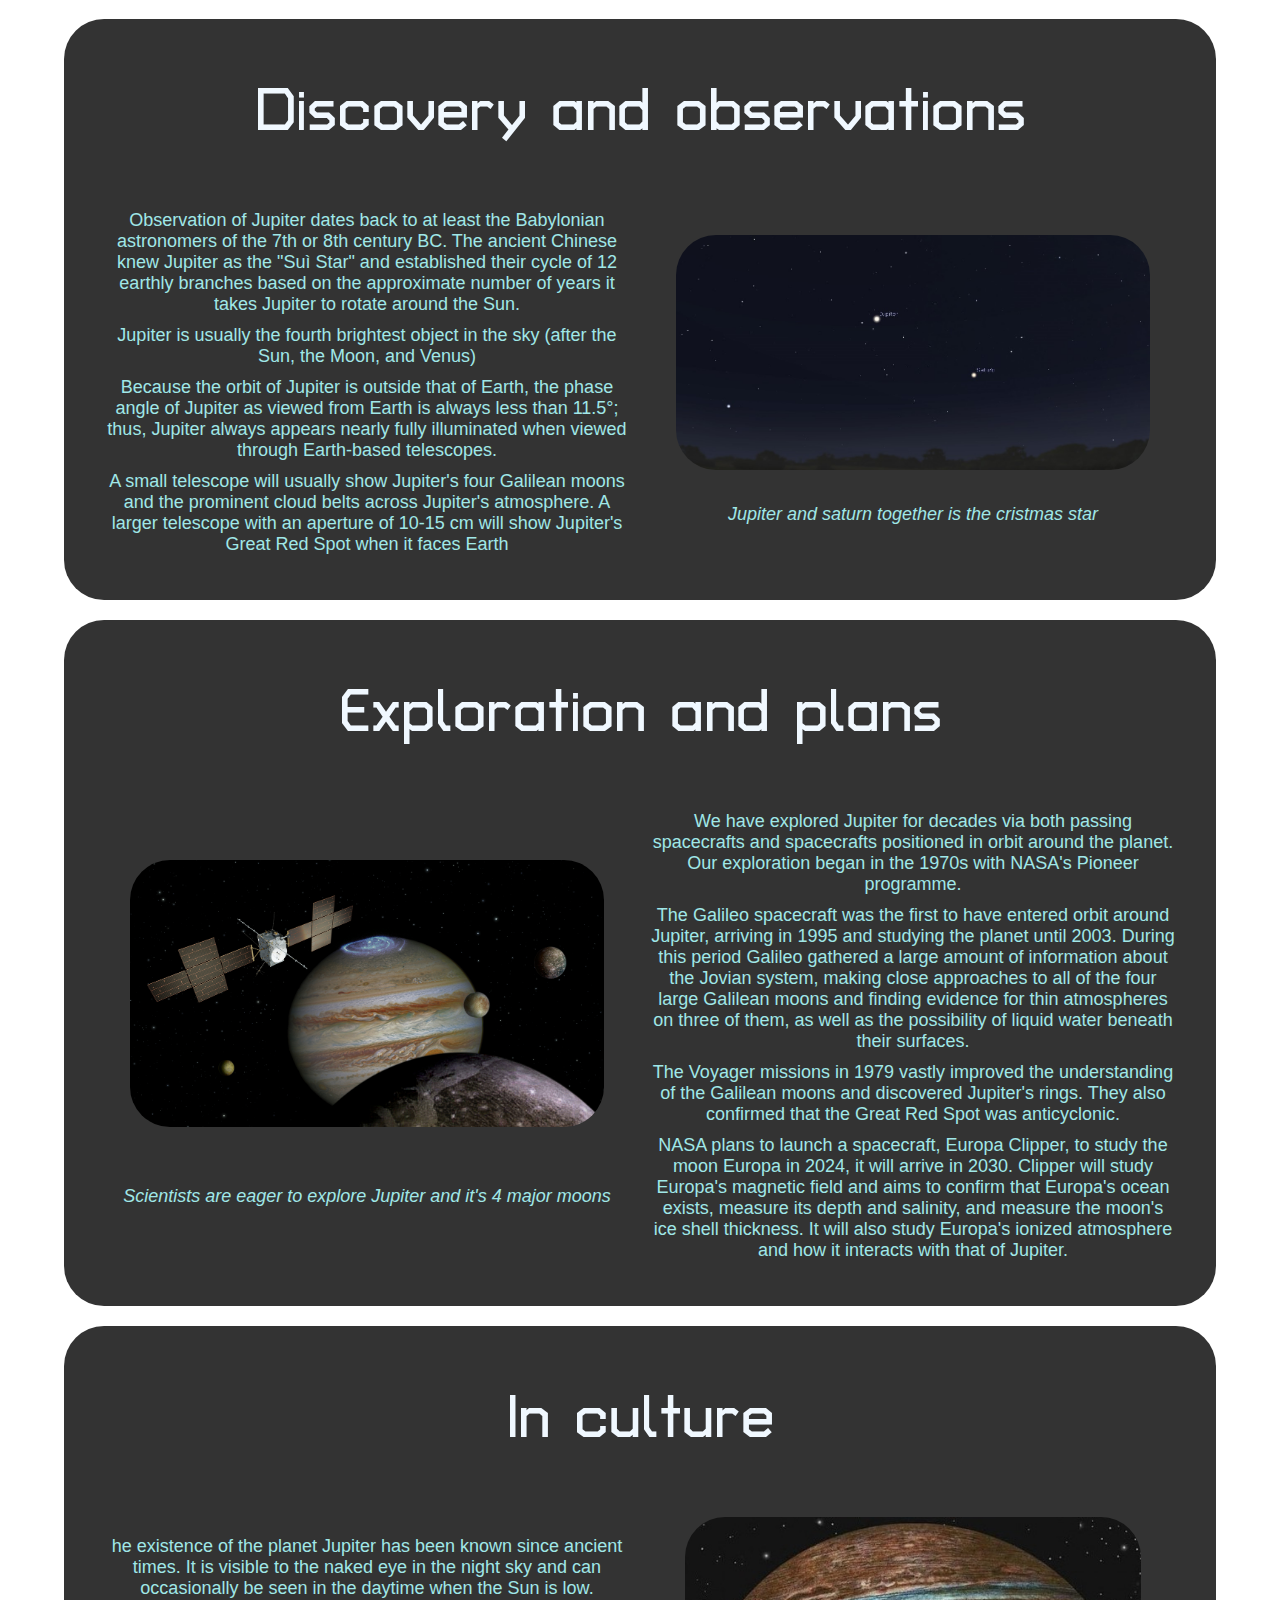
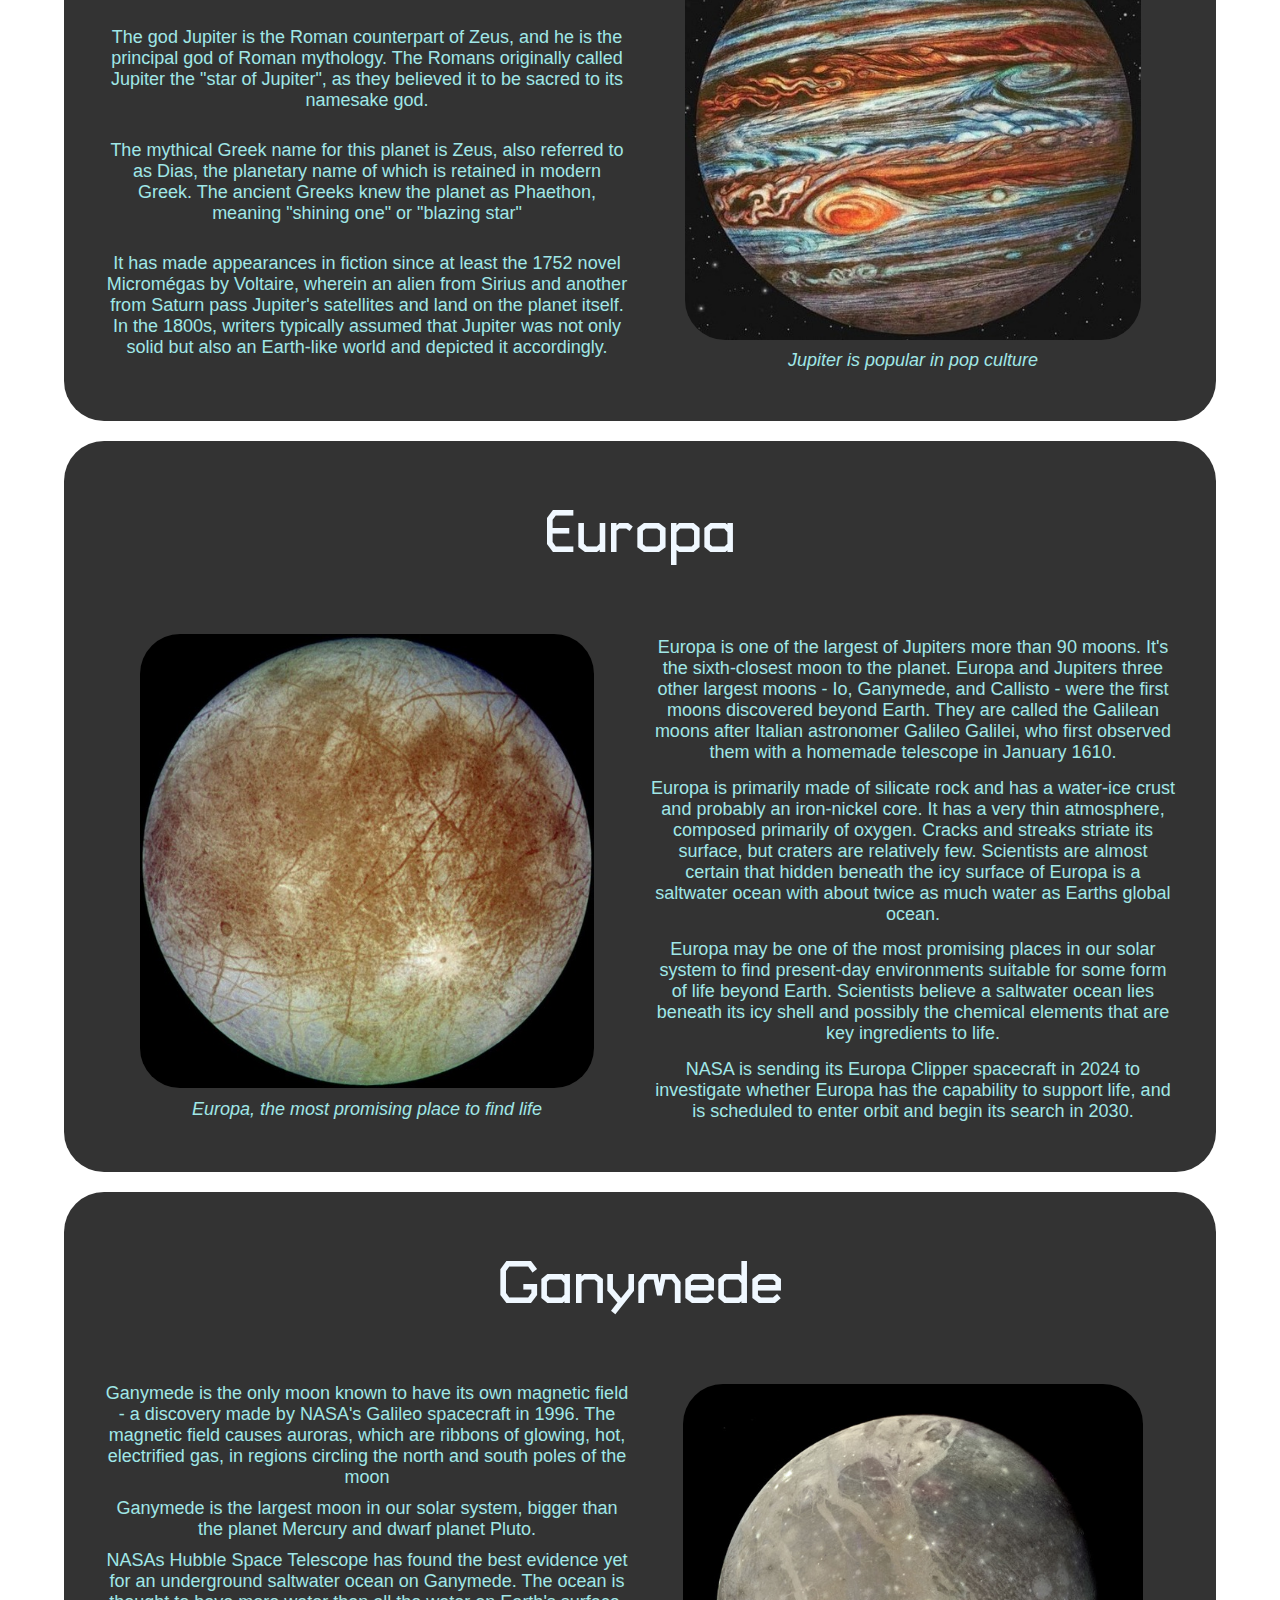
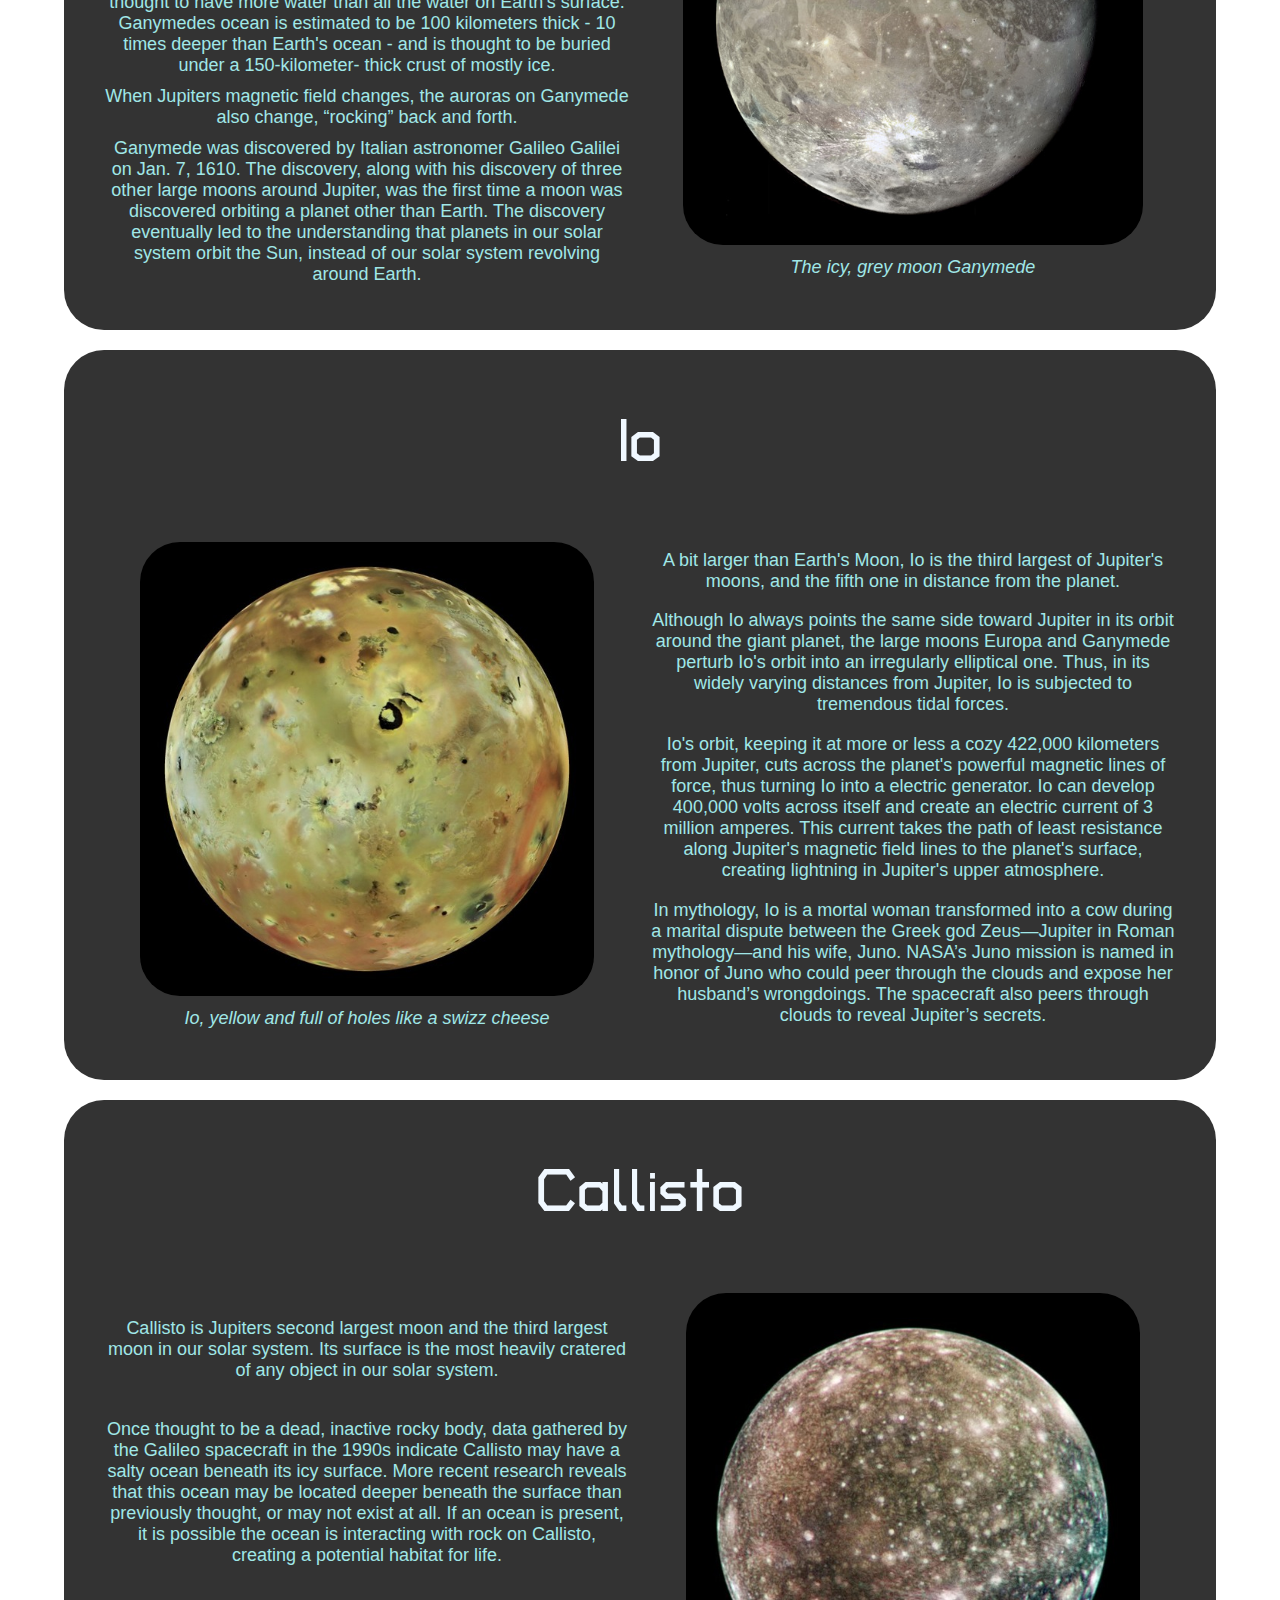
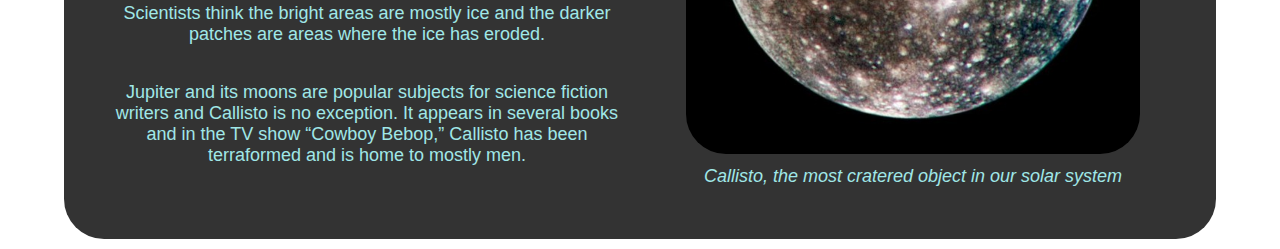
==== commit 142bd623: "changed the name of files" ====
--- a/index.html
+++ b/index.html
@@ -3,11 +3,16 @@
   <head>
     <meta charset="UTF-8" />
     <meta name="viewport" content="width=device-width, initial-scale=1.0" />
-    <link rel="stylesheet" href="styles.css" />
+    <link rel="stylesheet" href="Style.css" />
     <link rel="icon" type="image/x-icon" href="images/favicon.png" />
-    <link rel="preconnect" href="https://fonts.googleapis.com">
-<link rel="preconnect" href="https://fonts.gstatic.com" crossorigin>
-<link href="https://fonts.googleapis.com/css2?family=Strait&display=swap" rel="stylesheet">
+    <link rel="preconnect" href="https://fonts.googleapis.com" />
+    <link rel="preconnect" href="https://fonts.gstatic.com" crossorigin />
+    <link
+      href="https://fonts.googleapis.com/css2?family=Strait&display=swap"
+      rel="stylesheet" />
+    <link
+      href="https://fonts.googleapis.com/css2?family=Turret+Road:wght@700&display=swap"
+      rel="stylesheet" />
     <title>Jupiter - Assignment 3</title>
   </head>
   <body>
@@ -55,8 +60,7 @@
           <img
             src="images/Jupiter_symbol_(bold).svg"
             alt="Jupiter's symbol"
-            class="Text-Symbol"
-          />
+            class="Text-Symbol" />
           <div class="Cards_Text">
             <p class="Card-Left">Surface Area:</p>
             <p class="Card-Right">
@@ -86,23 +90,517 @@
           <h4 id="Gas-Giant">"The moldy pizza moon"</h4>
           <div class="Cards_Text">
             <p class="Card-Left">Surface Area:</p>
-            <p class="Card-Right">
-              41 698 065 km2
-            </p>
+            <p class="Card-Right">41 698 065 km2</p>
           </div>
           <div class="Cards_Text">
-            <p class="Card-Left">Shortest distance from Jupiter:<br>
+            <p class="Card-Left">
+              Shortest distance from Jupiter:<br />
               Longest distance from Jupiter:
             </p>
-            <p class="Card-Right">420 000 km<br>423 400 km</p>
+            <p class="Card-Right">420 000 km<br />423 400 km</p>
           </div>
           <div class="Cards_Text">
             <p class="Card-Left">Discovered:</p>
-            <p class="Card-Right">8. jan 1610,<br>by Galileo Galilei</p>
+            <p class="Card-Right">8. jan 1610,<br />by Galileo Galilei</p>
           </div>
           <a href=""><button class="Card-Button">Read more</button></a>
         </dialog>
       </div>
     </div>
+    <section class="section">
+      <div class="inner-section">
+        <h2 class="headline">Formation</h2>
+        <div class="content-section">
+          <div class="Content">
+            <p class="text">
+              Jupiter is believed to be the oldest planet in the Solar System ,
+              having formed just one million years after the Sun and roughly 50
+              million years before Earth.
+            </p>
+
+            <p class="text">
+              During its formation, Jupiter's mass gradually increased until it
+              had 20 times the mass of the Earth, approximately half of which
+              was made up of silicates, ices and other heavy-element
+              constituents.
+            </p>
+            <p class="text">
+              Since Jupiter was the first planet to form its belived that it's
+              inward migration during the primordial Solar System impacted much
+              of the formation history of the other planets.
+            </p>
+            <p class="text">
+              Since Jupiter is made of the same elements as the Sun (hydrogen
+              and helium) it has been suggested that the Solar System might have
+              been early in its formation a system of multiple protostars, which
+              are quite common, with Jupiter being the second but failed
+              protostar.
+            </p>
+          </div>
+
+          <div class="Content">
+            <img
+              class="section-img"
+              src="images/Jupiter.webp"
+              alt="A view  in space of the planets forming in our solar system" />
+            <p class="text , italic">
+              Jupiter was the first planet to form in our solar system
+            </p>
+          </div>
+        </div>
+      </div>
+    </section>
+
+    <section class="section">
+      <div class="inner-section">
+        <h2 class="headline">Attributes</h2>
+        <div class="content-section">
+          <div class="Content">
+            <img
+              class="section-img"
+              src="images/jupiter.webp"
+              alt="Closeup of jupiter showing the great red spot and the solar storms at the southern pole" />
+            <p class="text , italic">The stripes of jupiter are giant storms</p>
+          </div>
+          <div class="Content">
+            <p class="text">
+              Jupiter is, by far, the largest planet in the solar system. It is
+              a gass giant and is more than twice as massive as all the other
+              planets combined.
+            </p>
+
+            <p class="text">
+              Jupiter's stripes and swirls are actually cold, windy clouds of
+              ammonia and water, floating in an atmosphere of hydrogen and
+              helium.
+            </p>
+            <p class="text">
+              Jupiter has the shortest day in the solar system. One day on
+              Jupiter takes only about 10 hours (the time it takes for Jupiter
+              to rotate or spin around once), and Jupiter makes a complete orbit
+              around the Sun (a year in Jovian time) in about 12 Earth years
+              (4,333 Earth days).
+            </p>
+            <p class="text">
+              Jupiter's gargantuan polar cyclones, which are up to 1,000
+              kilometers across, were first spotted in 2016. They have a wind
+              speed of about 360 km/h.
+            </p>
+          </div>
+        </div>
+      </div>
+    </section>
+
+    <section class="section">
+      <div class="inner-section">
+        <h2 class="headline">Location</h2>
+        <div class="content-section">
+          <div class="Content">
+            <p class="text">
+              Jupiter is the 5th planet from the sun. Jupiter was the first
+              planet to form, and its inward migration during the primordial
+              Solar System impacted much of the formation history of the other
+              planets.
+            </p>
+
+            <p class="text">
+              It takes 2000 days to get from earth to Jupiters orbit.
+            </p>
+
+            <p class="text">
+              At its closest, Jupiter lies 741 million km from the sun, at its
+              farthest, it is 817 million km away. From this distance, it takes
+              Sunlight 43 minutes to travel from the Sun to Jupiter.
+            </p>
+            <p class="text">
+              Because both planets travel in an elliptical path around the sun,
+              Jupiter's distance from Earth is constantly changing. When the two
+              planets are at their closest point, the distance to Jupiter is
+              only 588 million kilometers. From its closest point, Jupiter
+              shines so brightly that even Venus dims in comparison.
+            </p>
+          </div>
+
+          <div class="Content">
+            <img
+              class="section-img"
+              src="images/location.jpg"
+              alt="Showing the sun and all 7 planets distance from it" />
+            <p class="text , italic">Jupiter, the 5th planet from the sun</p>
+          </div>
+        </div>
+      </div>
+    </section>
+
+    <section class="section">
+      <div class="inner-section">
+        <!-- <h2 class="headline">Jupiter Characteristics</h2> -->
+        <h2 class="headline">The great red spot</h2>
+        <div class="content-section">
+          <div class="Content">
+            <img
+              class="section-img"
+              src="images/Red-spot.png"
+              alt="Closeup of the great red spot on Jupiter, a twisting red storm" />
+            <p class="text , italic">
+              The great red spot on Jupiter, a twisting red storm
+            </p>
+          </div>
+          <div class="Content">
+            <p class="text">
+              The Great Red Spot is a persistent high-pressure region in the
+              atmosphere of Jupiter, producing an anticyclonic storm that is the
+              largest in the Solar System. It produces wind-speeds up to 432
+              km/h.
+            </p>
+
+            <p class="text">
+              The spot is the most recognizable feature on Jupiter, owing to its
+              red-orange color whose origin is still unknown.
+            </p>
+            <p class="text">
+              Observations from 1665 to 1713 are believed to be of the same
+              storm; if this is correct, it has existed for at least 358 years.
+            </p>
+            <p class="text">
+              The major diameter of the Great Red Spot has been observed to be
+              shrinking in size. At the start of 2004, its length was about half
+              that of a century earlier, when it reached a size of 40,000 km,
+              about three times the diameter of Earth.
+            </p>
+          </div>
+        </div>
+      </div>
+    </section>
+
+    <section class="section">
+      <div class="inner-section">
+        <h2 class="headline">Discovery and observations</h2>
+        <div class="content-section">
+          <div class="Content">
+            <p class="text">
+              Observation of Jupiter dates back to at least the Babylonian
+              astronomers of the 7th or 8th century BC. The ancient Chinese knew
+              Jupiter as the "Suì Star" and established their cycle of 12
+              earthly branches based on the approximate number of years it takes
+              Jupiter to rotate around the Sun.
+            </p>
+
+            <p class="text">
+              Jupiter is usually the fourth brightest object in the sky (after
+              the Sun, the Moon, and Venus)
+            </p>
+            <p class="text">
+              Because the orbit of Jupiter is outside that of Earth, the phase
+              angle of Jupiter as viewed from Earth is always less than 11.5°;
+              thus, Jupiter always appears nearly fully illuminated when viewed
+              through Earth-based telescopes.
+            </p>
+            <p class="text">
+              A small telescope will usually show Jupiter's four Galilean moons
+              and the prominent cloud belts across Jupiter's atmosphere. A
+              larger telescope with an aperture of 10-15 cm will show Jupiter's
+              Great Red Spot when it faces Earth
+            </p>
+          </div>
+
+          <div class="Content">
+            <img
+              class="section-img"
+              src="images/bright_star_SW_2021.jpg"
+              alt="A bright Jupiter and Saturn in the night sky" />
+            <p class="text , italic">
+              Jupiter and saturn together is the cristmas star
+            </p>
+          </div>
+        </div>
+      </div>
+    </section>
+
+    <section class="section">
+      <div class="inner-section">
+        <!-- <h2 class="headline">Jupiter Characteristics</h2> -->
+        <h2 class="headline">Exploration and plans</h2>
+        <div class="content-section">
+          <div class="Content">
+            <img
+              class="section-img"
+              src="images/Explore.jpg"
+              alt="Illustrating Jupiter and the 4 major moons in space with a satellite observing them" />
+            <p class="text , italic">
+              Scientists are eager to explore Jupiter and it's 4 major moons
+            </p>
+          </div>
+          <div class="Content">
+            <p class="text">
+              We have explored Jupiter for decades via both passing spacecrafts
+              and spacecrafts positioned in orbit around the planet. Our
+              exploration began in the 1970s with NASA's Pioneer programme.
+            </p>
+
+            <p class="text">
+              The Galileo spacecraft was the first to have entered orbit around
+              Jupiter, arriving in 1995 and studying the planet until 2003.
+              During this period Galileo gathered a large amount of information
+              about the Jovian system, making close approaches to all of the
+              four large Galilean moons and finding evidence for thin
+              atmospheres on three of them, as well as the possibility of liquid
+              water beneath their surfaces.
+            </p>
+            <p class="text">
+              The Voyager missions in 1979 vastly improved the understanding of
+              the Galilean moons and discovered Jupiter's rings. They also
+              confirmed that the Great Red Spot was anticyclonic.
+            </p>
+            <p class="text">
+              NASA plans to launch a spacecraft, Europa Clipper, to study the
+              moon Europa in 2024, it will arrive in 2030. Clipper will study
+              Europa's magnetic field and aims to confirm that Europa's ocean
+              exists, measure its depth and salinity, and measure the moon's ice
+              shell thickness. It will also study Europa's ionized atmosphere
+              and how it interacts with that of Jupiter.
+            </p>
+          </div>
+        </div>
+      </div>
+    </section>
+
+    <section class="section">
+      <div class="inner-section">
+        <h2 class="headline">In culture</h2>
+        <div class="content-section">
+          <div class="Content">
+            <p class="text">
+              he existence of the planet Jupiter has been known since ancient
+              times. It is visible to the naked eye in the night sky and can
+              occasionally be seen in the daytime when the Sun is low.
+            </p>
+
+            <p class="text">
+              The god Jupiter is the Roman counterpart of Zeus, and he is the
+              principal god of Roman mythology. The Romans originally called
+              Jupiter the "star of Jupiter", as they believed it to be sacred to
+              its namesake god.
+            </p>
+            <p class="text">
+              The mythical Greek name for this planet is Zeus, also referred to
+              as Dias, the planetary name of which is retained in modern Greek.
+              The ancient Greeks knew the planet as Phaethon, meaning "shining
+              one" or "blazing star"
+            </p>
+            <p class="text">
+              It has made appearances in fiction since at least the 1752 novel
+              Micromégas by Voltaire, wherein an alien from Sirius and another
+              from Saturn pass Jupiter's satellites and land on the planet
+              itself. In the 1800s, writers typically assumed that Jupiter was
+              not only solid but also an Earth-like world and depicted it
+              accordingly.
+            </p>
+          </div>
+
+          <div class="Content">
+            <img
+              class="section-img"
+              src="images/poster.jpg"
+              alt="A drawing of jupiter from pop culture" />
+            <p class="text , italic">Jupiter is popular in pop culture</p>
+          </div>
+        </div>
+      </div>
+    </section>
+
+    <section class="section">
+      <div class="inner-section">
+        <h2 class="headline">Europa</h2>
+        <div class="content-section">
+          <div class="Content">
+            <img
+              class="section-img"
+              src="images/Europa.jpg"
+              alt="Closeup of the icy moon Europa full of stripes and Cracks" />
+            <p class="text , italic">
+              Europa, the most promising place to find life
+            </p>
+          </div>
+          <div class="Content">
+            <p class="text">
+              Europa is one of the largest of Jupiters more than 90 moons. It's
+              the sixth-closest moon to the planet. Europa and Jupiters three
+              other largest moons - Io, Ganymede, and Callisto - were the first
+              moons discovered beyond Earth. They are called the Galilean moons
+              after Italian astronomer Galileo Galilei, who first observed them
+              with a homemade telescope in January 1610.
+            </p>
+
+            <p class="text">
+              Europa is primarily made of silicate rock and has a water-ice
+              crust and probably an iron-nickel core. It has a very thin
+              atmosphere, composed primarily of oxygen. Cracks and streaks
+              striate its surface, but craters are relatively few. Scientists
+              are almost certain that hidden beneath the icy surface of Europa
+              is a saltwater ocean with about twice as much water as Earths
+              global ocean.
+            </p>
+            <p class="text">
+              Europa may be one of the most promising places in our solar system
+              to find present-day environments suitable for some form of life
+              beyond Earth. Scientists believe a saltwater ocean lies beneath
+              its icy shell and possibly the chemical elements that are key
+              ingredients to life.
+            </p>
+            <p class="text">
+              NASA is sending its Europa Clipper spacecraft in 2024 to
+              investigate whether Europa has the capability to support life, and
+              is scheduled to enter orbit and begin its search in 2030.
+            </p>
+          </div>
+        </div>
+      </div>
+    </section>
+
+    <section class="section">
+      <div class="inner-section">
+        <h2 class="headline">Ganymede</h2>
+        <div class="content-section">
+          <div class="Content">
+            <p class="text">
+              Ganymede is the only moon known to have its own magnetic field - a
+              discovery made by NASA's Galileo spacecraft in 1996. The magnetic
+              field causes auroras, which are ribbons of glowing, hot,
+              electrified gas, in regions circling the north and south poles of
+              the moon
+            </p>
+
+            <p class="text">
+              Ganymede is the largest moon in our solar system, bigger than the
+              planet Mercury and dwarf planet Pluto.
+            </p>
+            <p class="text">
+              NASAs Hubble Space Telescope has found the best evidence yet for
+              an underground saltwater ocean on Ganymede. The ocean is thought
+              to have more water than all the water on Earth's surface.
+              Ganymedes ocean is estimated to be 100 kilometers thick - 10 times
+              deeper than Earth's ocean - and is thought to be buried under a
+              150-kilometer- thick crust of mostly ice.
+            </p>
+            <p class="text">
+              When Jupiters magnetic field changes, the auroras on Ganymede also
+              change, “rocking” back and forth.
+            </p>
+
+            <p class="text">
+              Ganymede was discovered by Italian astronomer Galileo Galilei on
+              Jan. 7, 1610. The discovery, along with his discovery of three
+              other large moons around Jupiter, was the first time a moon was
+              discovered orbiting a planet other than Earth. The discovery
+              eventually led to the understanding that planets in our solar
+              system orbit the Sun, instead of our solar system revolving around
+              Earth.
+            </p>
+          </div>
+
+          <div class="Content">
+            <img
+              class="section-img"
+              src="images/Ganymede.jpg"
+              alt="The icy, grey moon Ganymede" />
+            <p class="text , italic">The icy, grey moon Ganymede</p>
+          </div>
+        </div>
+      </div>
+    </section>
+
+    <section class="section">
+      <div class="inner-section">
+        <h2 class="headline">Io</h2>
+        <div class="content-section">
+          <div class="Content">
+            <img
+              class="section-img"
+              src="images/Io.jpg"
+              alt="The moon Io, yellow and full of holes like a swizz cheese" />
+            <p class="text , italic">
+              Io, yellow and full of holes like a swizz cheese
+            </p>
+          </div>
+          <div class="Content">
+            <p class="text">
+              A bit larger than Earth's Moon, Io is the third largest of
+              Jupiter's moons, and the fifth one in distance from the planet.
+            </p>
+
+            <p class="text">
+              Although Io always points the same side toward Jupiter in its
+              orbit around the giant planet, the large moons Europa and Ganymede
+              perturb Io's orbit into an irregularly elliptical one. Thus, in
+              its widely varying distances from Jupiter, Io is subjected to
+              tremendous tidal forces.
+            </p>
+            <p class="text">
+              Io's orbit, keeping it at more or less a cozy 422,000 kilometers
+              from Jupiter, cuts across the planet's powerful magnetic lines of
+              force, thus turning Io into a electric generator. Io can develop
+              400,000 volts across itself and create an electric current of 3
+              million amperes. This current takes the path of least resistance
+              along Jupiter's magnetic field lines to the planet's surface,
+              creating lightning in Jupiter's upper atmosphere.
+            </p>
+            <p class="text">
+              In mythology, Io is a mortal woman transformed into a cow during a
+              marital dispute between the Greek god Zeus—Jupiter in Roman
+              mythology—and his wife, Juno. NASA’s Juno mission is named in
+              honor of Juno who could peer through the clouds and expose her
+              husband’s wrongdoings. The spacecraft also peers through clouds to
+              reveal Jupiter’s secrets.
+            </p>
+          </div>
+        </div>
+      </div>
+    </section>
+
+    <section class="section">
+      <div class="inner-section">
+        <h2 class="headline">Callisto</h2>
+        <div class="content-section">
+          <div class="Content">
+            <p class="text">
+              Callisto is Jupiters second largest moon and the third largest
+              moon in our solar system. Its surface is the most heavily cratered
+              of any object in our solar system.
+            </p>
+
+            <p class="text">
+              Once thought to be a dead, inactive rocky body, data gathered by
+              the Galileo spacecraft in the 1990s indicate Callisto may have a
+              salty ocean beneath its icy surface. More recent research reveals
+              that this ocean may be located deeper beneath the surface than
+              previously thought, or may not exist at all. If an ocean is
+              present, it is possible the ocean is interacting with rock on
+              Callisto, creating a potential habitat for life.
+            </p>
+            <p class="text">
+              Scientists think the bright areas are mostly ice and the darker
+              patches are areas where the ice has eroded.
+            </p>
+            <p class="text">
+              Jupiter and its moons are popular subjects for science fiction
+              writers and Callisto is no exception. It appears in several books
+              and in the TV show “Cowboy Bebop,” Callisto has been terraformed
+              and is home to mostly men.
+            </p>
+          </div>
+
+          <div class="Content">
+            <img
+              class="section-img"
+              src="images/Callisto3.jpg"
+              alt="The moon Callisto, full of craters as well as light and dark spots" />
+            <p class="text , italic">
+              Callisto, the most cratered object in our solar system
+            </p>
+          </div>
+        </div>
+      </div>
+    </section>
   </body>
 </html>
--- a/Style.css
+++ b/Style.css
@@ -0,0 +1,287 @@
+* {
+  padding: 0;
+  margin: 0;
+  box-sizing: border-box;
+  font-family: "strait", sans serif;
+}
+body {
+  /* display: flex; */
+  /* min-height: 500vh; */
+  background-image: url(images/background.jpg);
+  background-attachment: fixed;
+  background-size: cover;
+  /* font-family: Arial, Helvetica, sans-serif; */
+}
+/* Navigation bar */
+nav {
+  display: flex;
+  position: fixed;
+  width: 100vw;
+  overflow: hidden;
+  background-color: #1414149e;
+
+  justify-content: flex-end;
+  padding-right: 24px;
+  z-index: 2;
+}
+
+nav a {
+  font-size: 18px;
+  color: white;
+  text-align: center;
+  padding: 18px 24px;
+  text-decoration: none;
+}
+#single {
+  padding-top: 3px;
+}
+.subnav {
+  overflow: hidden;
+}
+
+.subnav .subnavbtn,
+#single {
+  display: flex;
+  flex-direction: column;
+  font-size: 18px;
+  border: none;
+  outline: none;
+  color: white;
+  background-color: transparent;
+  font-family: inherit;
+}
+nav a:hover,
+.subnav:hover .subnavbtn,
+#single:hover {
+  text-decoration: underline red 2px;
+  text-underline-offset: 4px;
+}
+
+.subnav-content {
+  visibility: hidden;
+  position: fixed;
+  background-color: #1414149e;
+  z-index: 1;
+  display: flex;
+  flex-direction: column;
+}
+
+.subnav-content a {
+  flex-direction: column;
+  font-size: 16px;
+  color: white;
+  text-decoration: none;
+  text-align: left;
+  border-left: 2px solid white;
+  width: 100%;
+  padding-top: 8px;
+  padding-bottom: 8px;
+}
+
+.subnav-content a:hover {
+  background-color: #eeeeee00;
+  color: rgb(255, 255, 255);
+  border-left: 2px solid red;
+  font-size: 16.5px;
+}
+
+.subnav:hover .subnav-content {
+  visibility: visible;
+}
+
+/* Front page */
+#frontpage {
+  display: flex;
+  width: 100vw;
+  height: 100vh;
+  padding-top: 36px;
+  /* background-color: rgba(250, 235, 215, 0.153); */
+}
+
+@keyframes Floaty {
+  0% {
+    margin-top: 0px;
+  }
+  25% {
+    margin-top: 5px;
+  }
+
+  50% {
+    margin-top: 0px;
+  }
+  75% {
+    margin-top: -5px;
+  }
+  100% {
+    margin-top: 0px;
+  }
+}
+
+.Jupiter {
+  display: flex;
+  position: absolute;
+  top: 17vh;
+  right: 30vw;
+  align-self: center;
+  justify-self: center;
+  background-image: url(images/Jupiter.png);
+  background-position: center;
+  background-repeat: no-repeat;
+  background-size: contain;
+  align-items: center;
+  content-visibility: hidden;
+  width: 35vw;
+  height: 35vw;
+  margin: auto;
+  animation: Floaty 4s linear infinite;
+  z-index: 1;
+}
+
+.Jupiter:hover {
+  transition: 300ms ease-in-out;
+  transform: scale(1.1);
+  animation: none;
+  content-visibility: visible;
+  z-index: 2;
+}
+
+.Io {
+  position: absolute;
+  top: 18vh;
+  right: 32vw;
+  background-image: url(images/io_transparent.png);
+  background-position: center;
+  background-repeat: no-repeat;
+  background-size: contain;
+  align-items: center;
+  content-visibility: hidden;
+  width: 7vw;
+  height: 7vw;
+  animation: Floaty 4s infinite linear 1s;
+  z-index: 1;
+}
+
+.Io:hover {
+  transition: 300ms ease-in-out;
+  transform: scale(1.1);
+  animation: none;
+  content-visibility: visible;
+  z-index: 2;
+}
+
+Dialog {
+  margin-left: -5%;
+  text-align: center;
+  color: #e9e9e9;
+  padding: 2vh;
+  width: 110%;
+  border-radius: 1vh;
+  border: 2px solid black;
+  background-color: rgba(37, 37, 37, 0.936);
+}
+
+.Io Dialog {
+  width: 400%;
+  margin-left: -150%;
+  margin-top: 100%;
+}
+
+h3 {
+  font-size: 46px;
+}
+#Gas-Giant {
+  font-size: larger;
+  padding-bottom: 2vh;
+  color: #adadad;
+}
+.Cards_Text {
+  display: flex;
+  padding: 3px;
+  justify-content: space-between;
+}
+.Card-Right {
+  text-align: end;
+  color: #adadad;
+}
+
+.Card-Left {
+  text-align: start;
+}
+
+.Card-Button {
+  padding: 2% 3%;
+  background-color: rgb(23, 23, 23);
+  color: #e9e9e9;
+  border-radius: 8px;
+  border: 2px rgb(100, 100, 100) solid;
+  text-decoration: none;
+  cursor: pointer;
+}
+
+.Text-Symbol {
+  color: white;
+  width: 40px;
+}
+
+.section {
+  display: flex;
+  flex-direction: column;
+  justify-content: center;
+  align-items: center;
+  padding: 10px;
+  /* border: solid green 2px; */
+}
+
+.headline {
+  color: aliceblue;
+  font-size: 60px;
+  padding: 40px 0;
+  font-family: "Turret Road", sans-serif;
+  /* border: solid 2px teal; */
+}
+
+.inner-section {
+  max-width: 90vw;
+  background-color: rgba(0, 0, 0, 0.8);
+  border-radius: 40px;
+  padding: 20px;
+  display: flex;
+  flex-direction: column;
+  /* border: 2px solid yellow; */
+  align-items: center;
+}
+
+.content-section {
+  /* border: 2px solid red; */
+  display: flex;
+  padding: 10px;
+}
+
+.Content {
+  /* border: blue 1px solid; */
+  padding: 10px;
+  width: 50%;
+  font-family: serif;
+  display: flex;
+  flex-direction: column;
+  justify-content: space-evenly;
+  align-items: center;
+}
+
+.section-img {
+  max-width: 90%;
+  max-height: 90%;
+  border-radius: 40px;
+}
+
+.text {
+  text-align: center;
+  color: #a0e7e7;
+  margin: 5px 0;
+  font-size: 18px;
+  font-family: "Franklin Gothic Medium", "Arial Narrow", Arial, sans-serif;
+}
+
+.italic {
+  font-style: italic;
+}
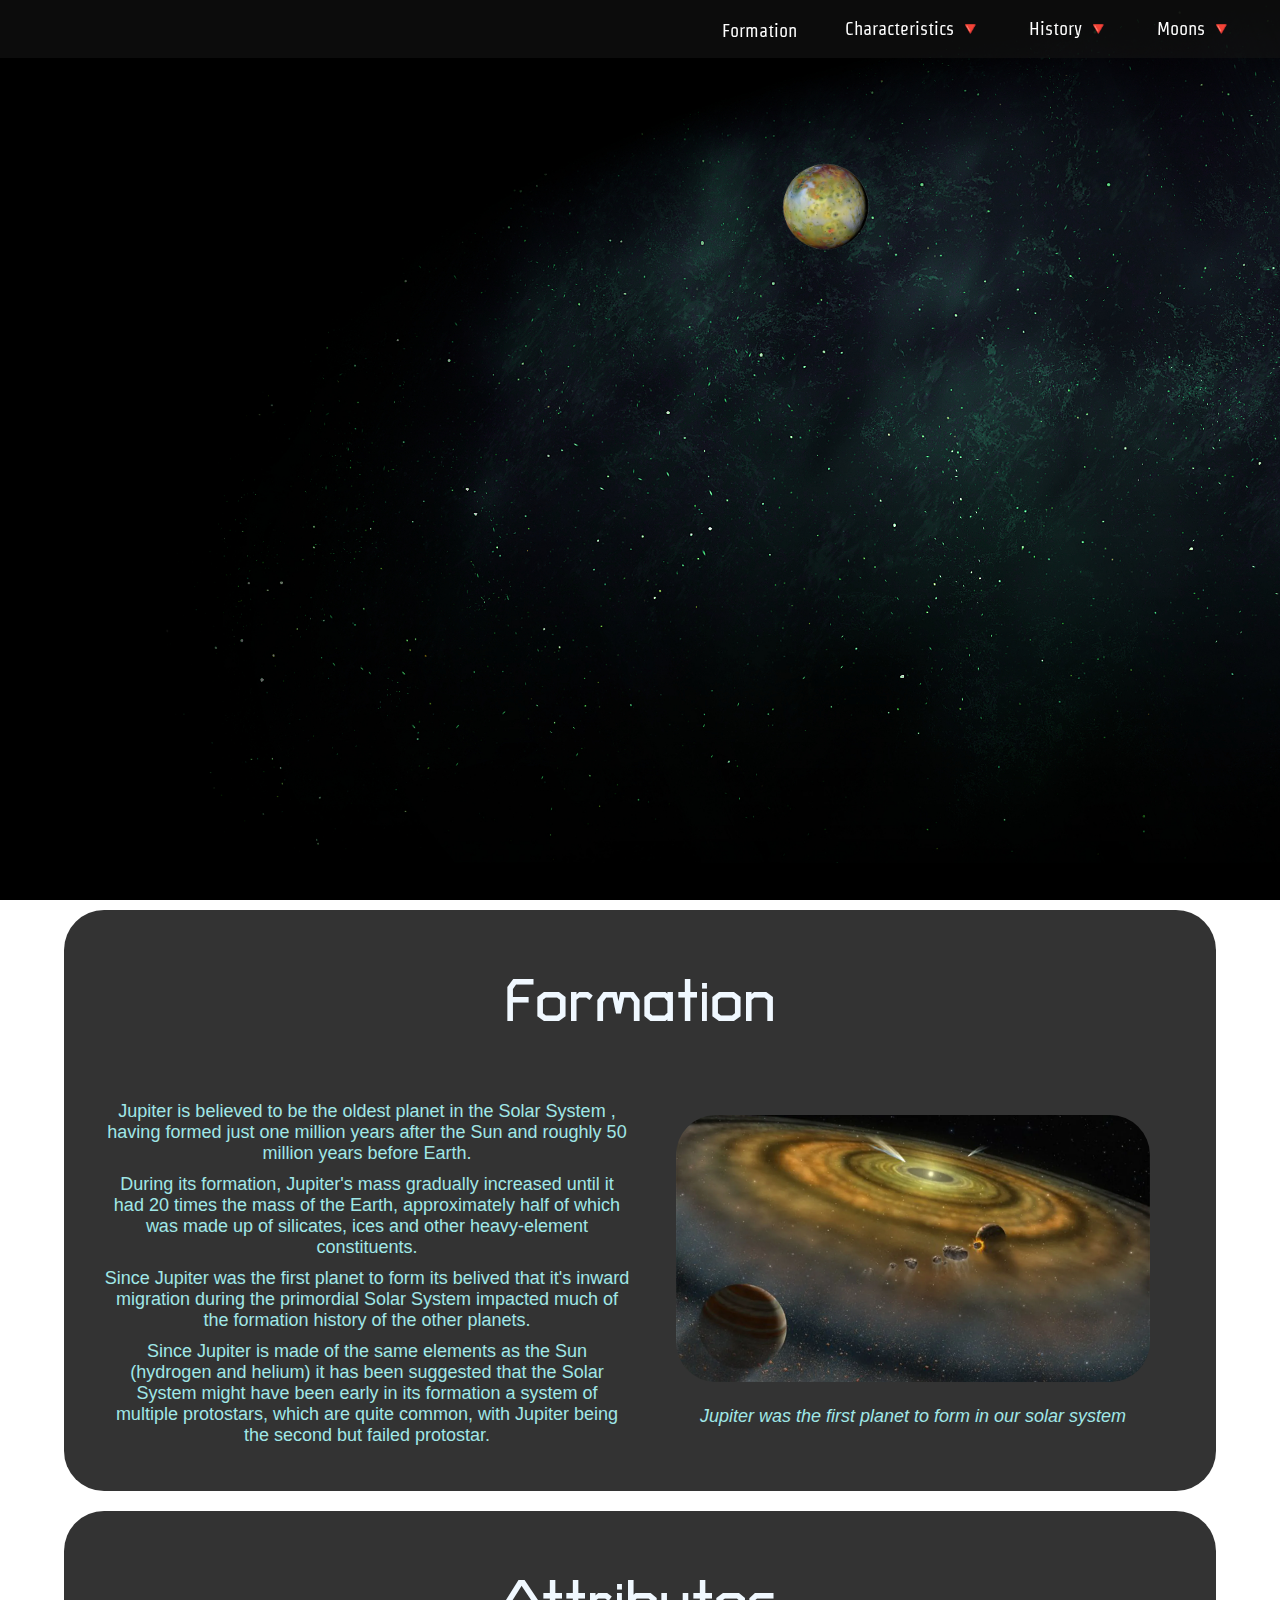
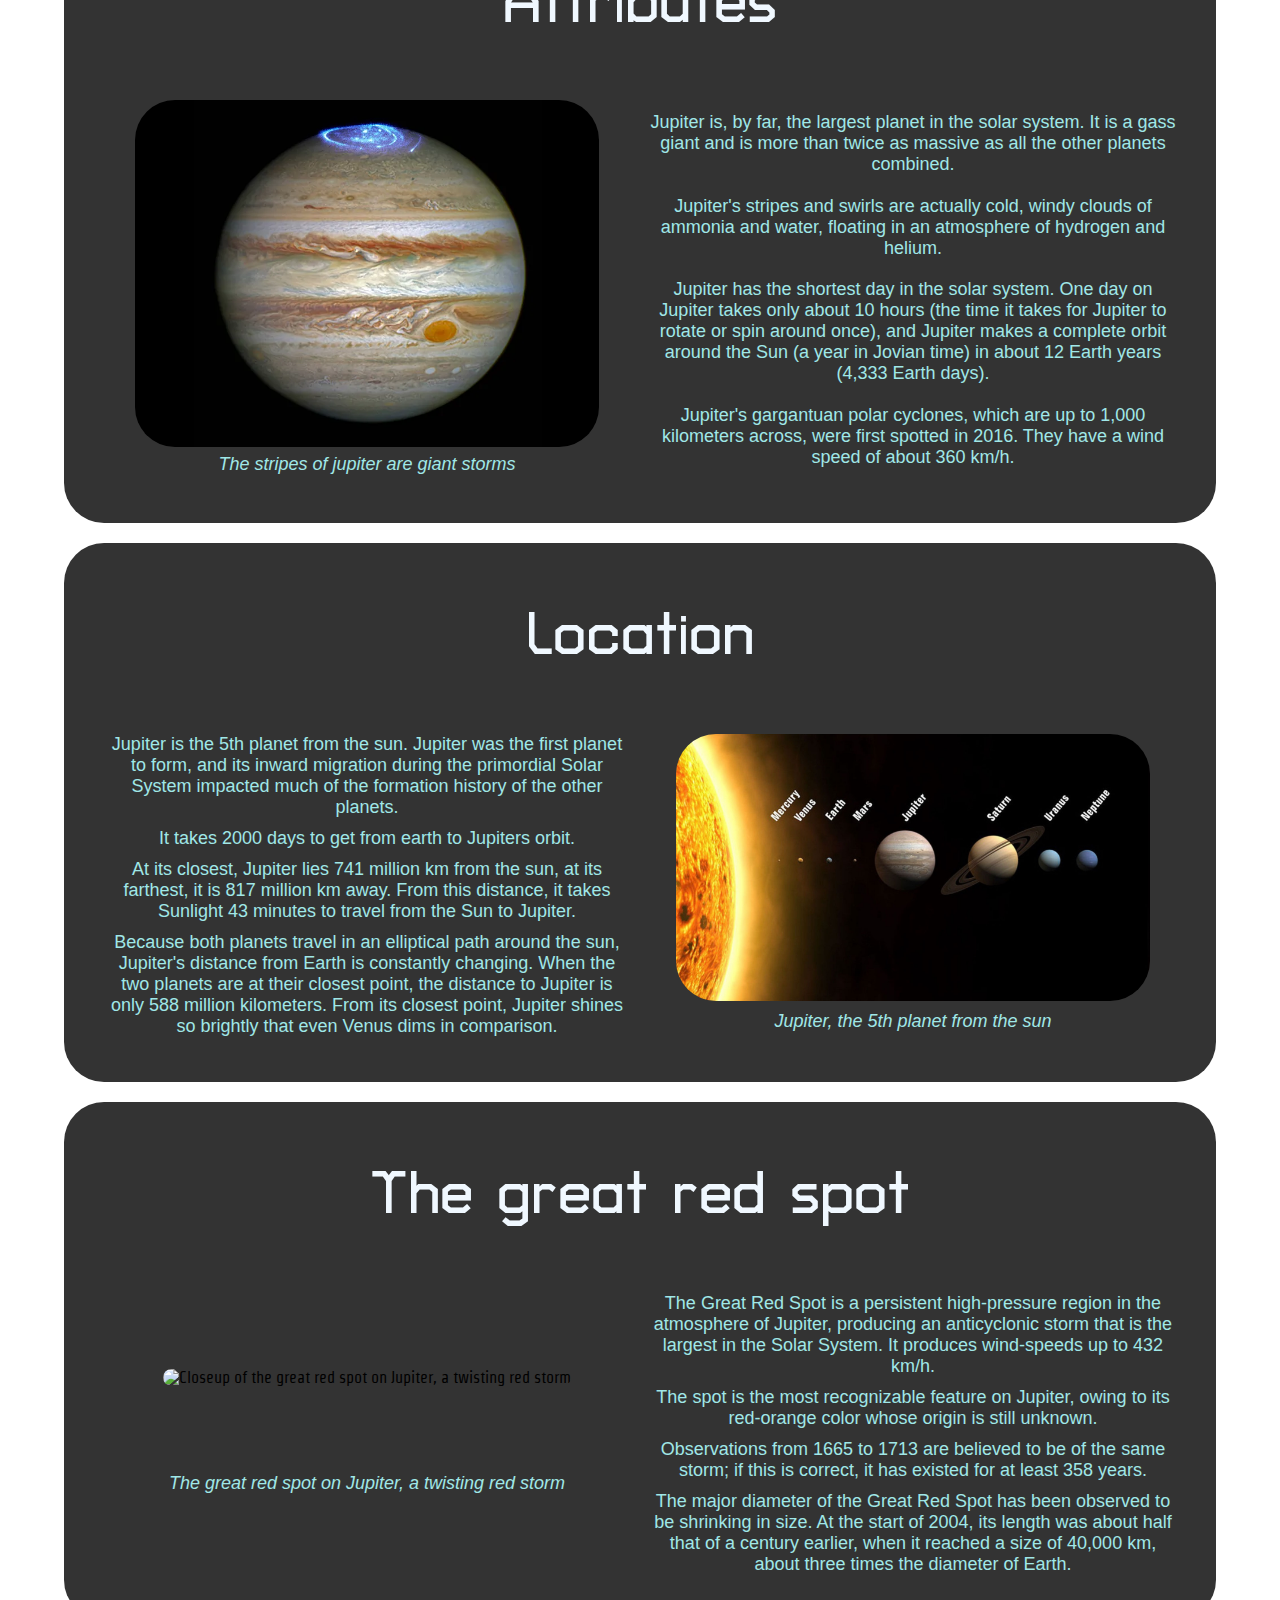
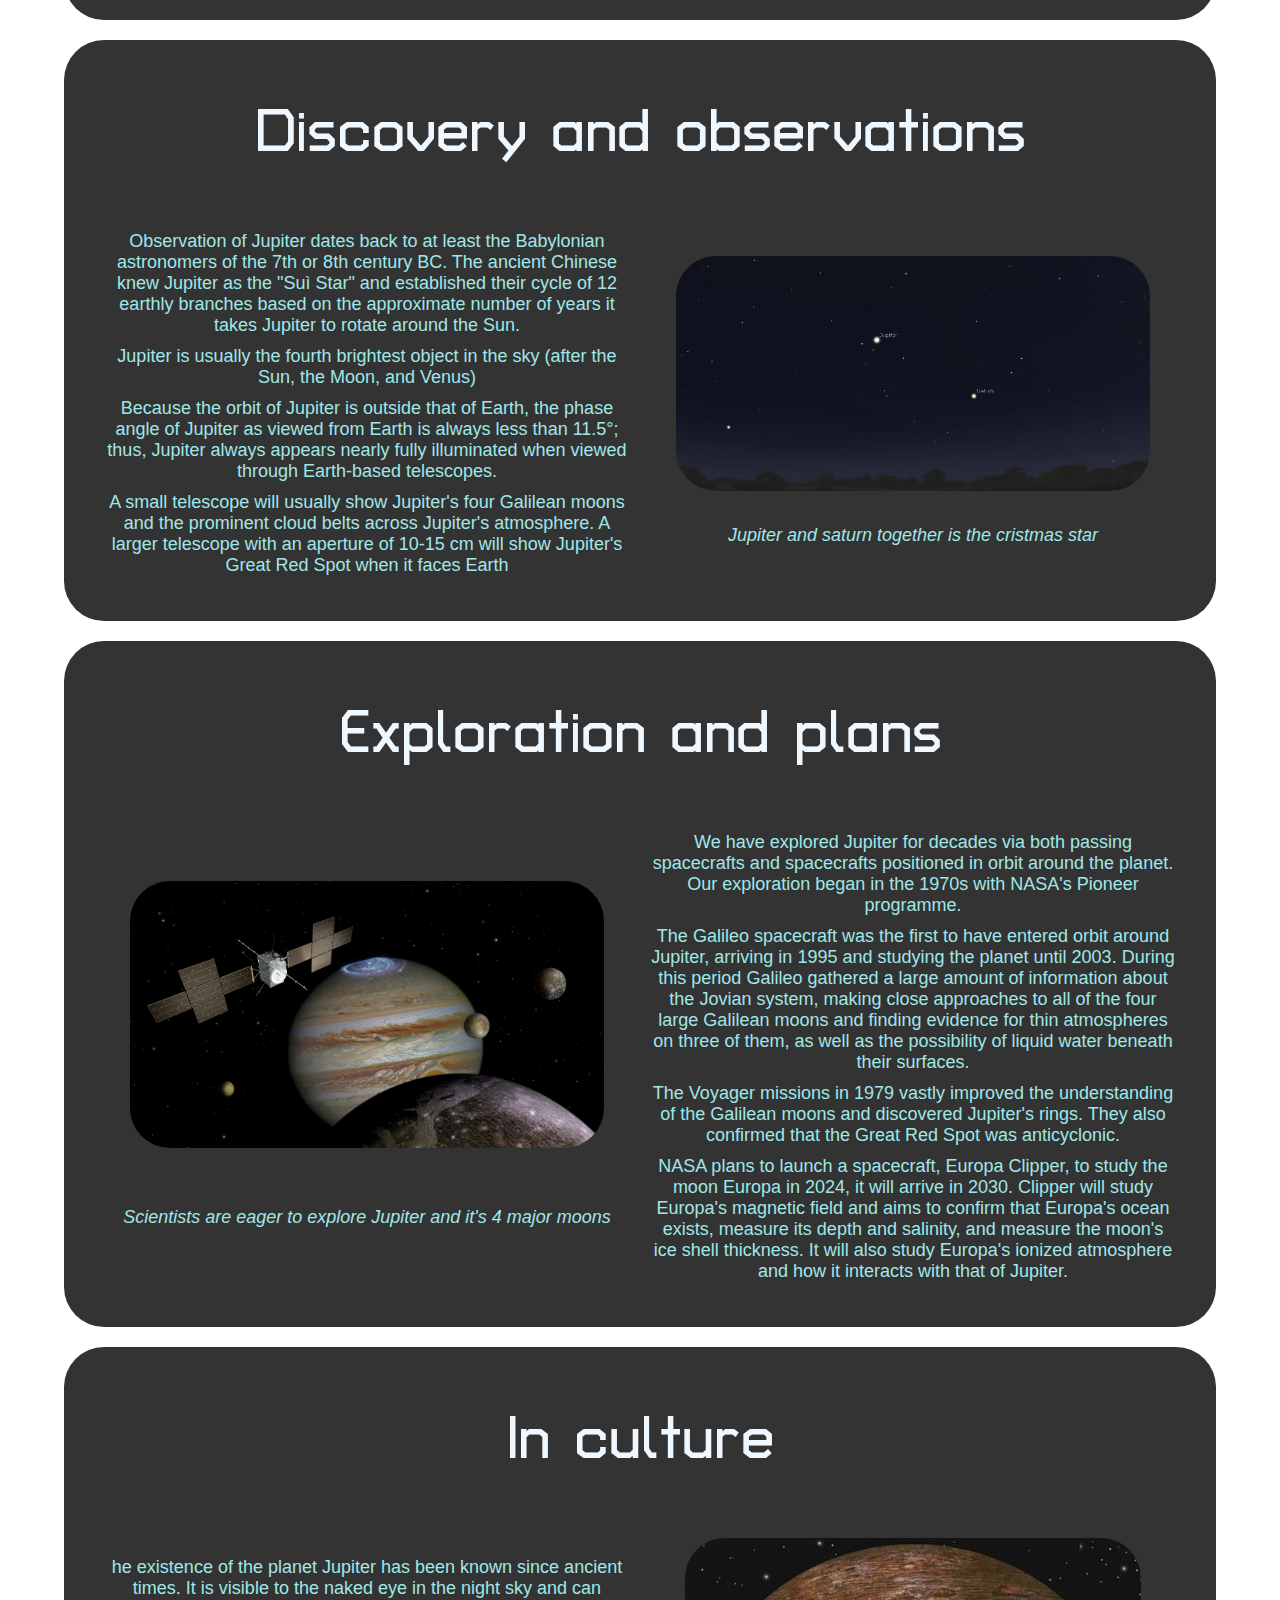
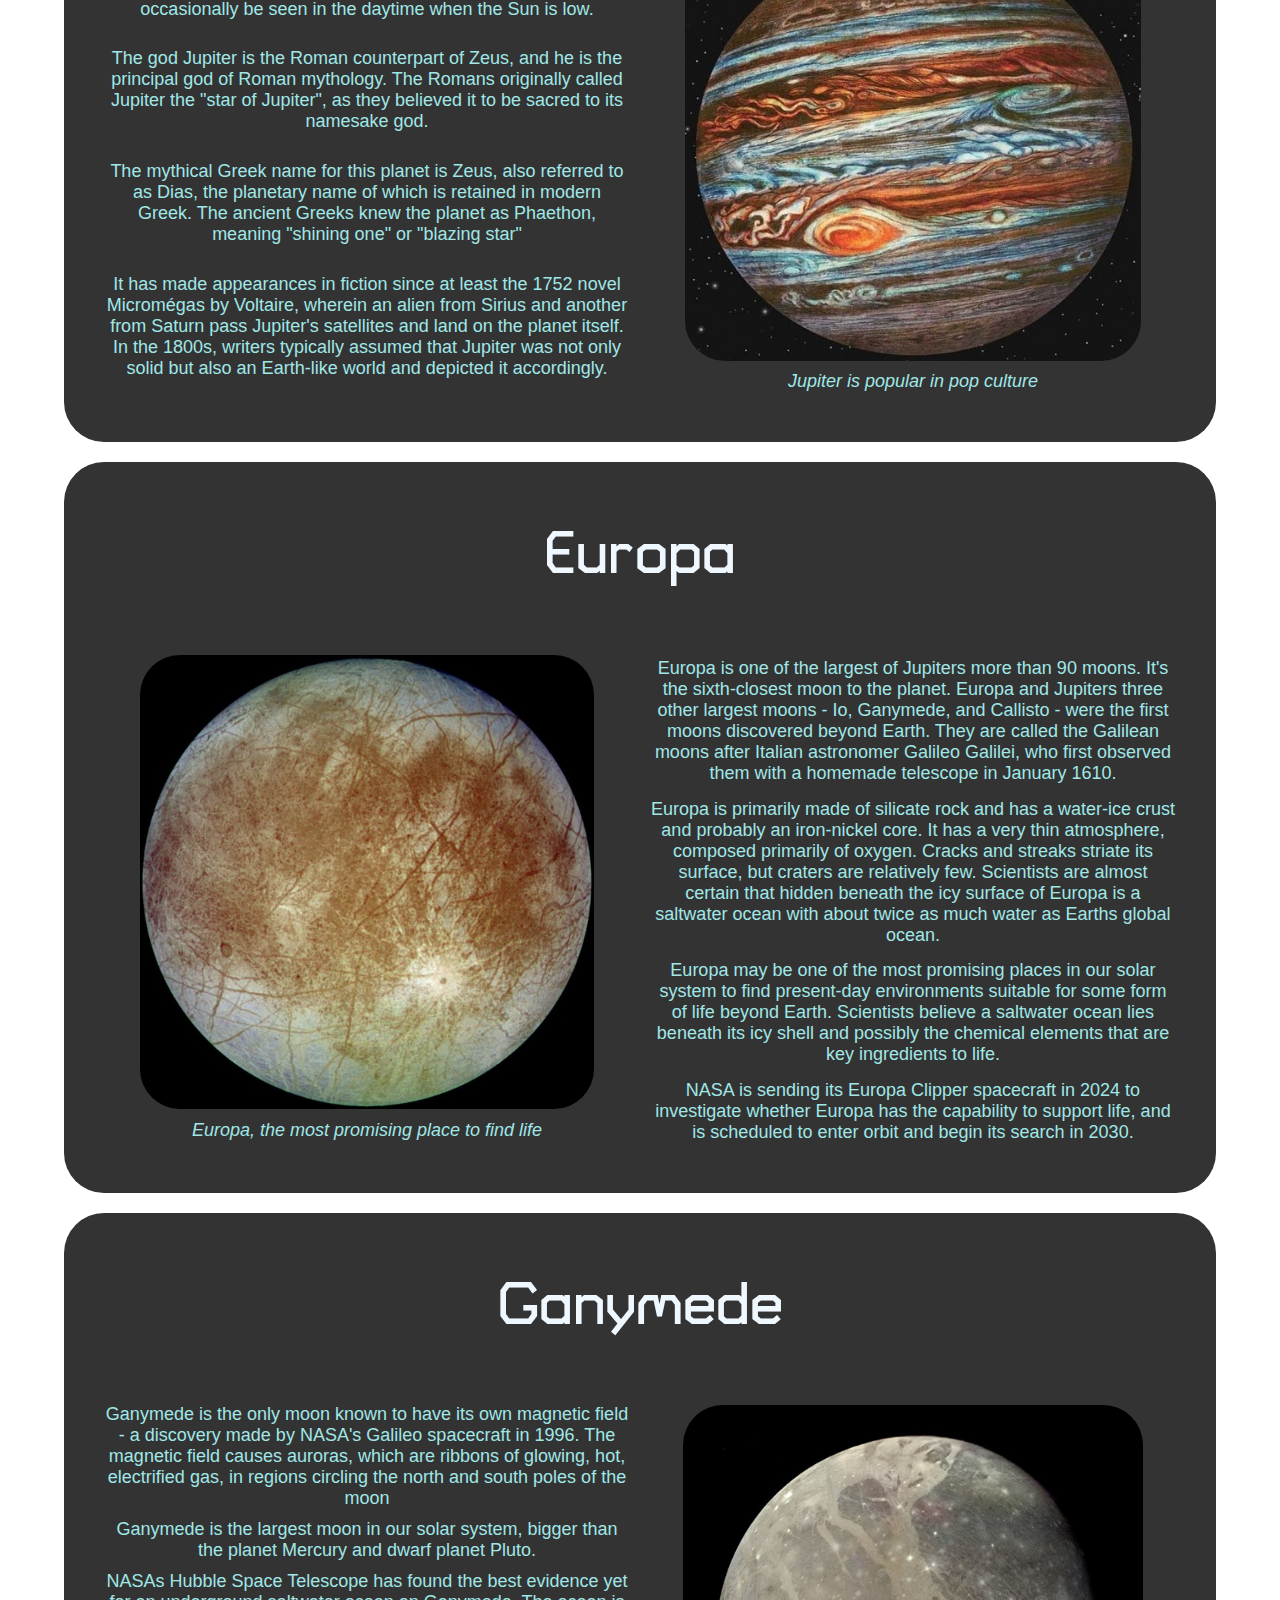
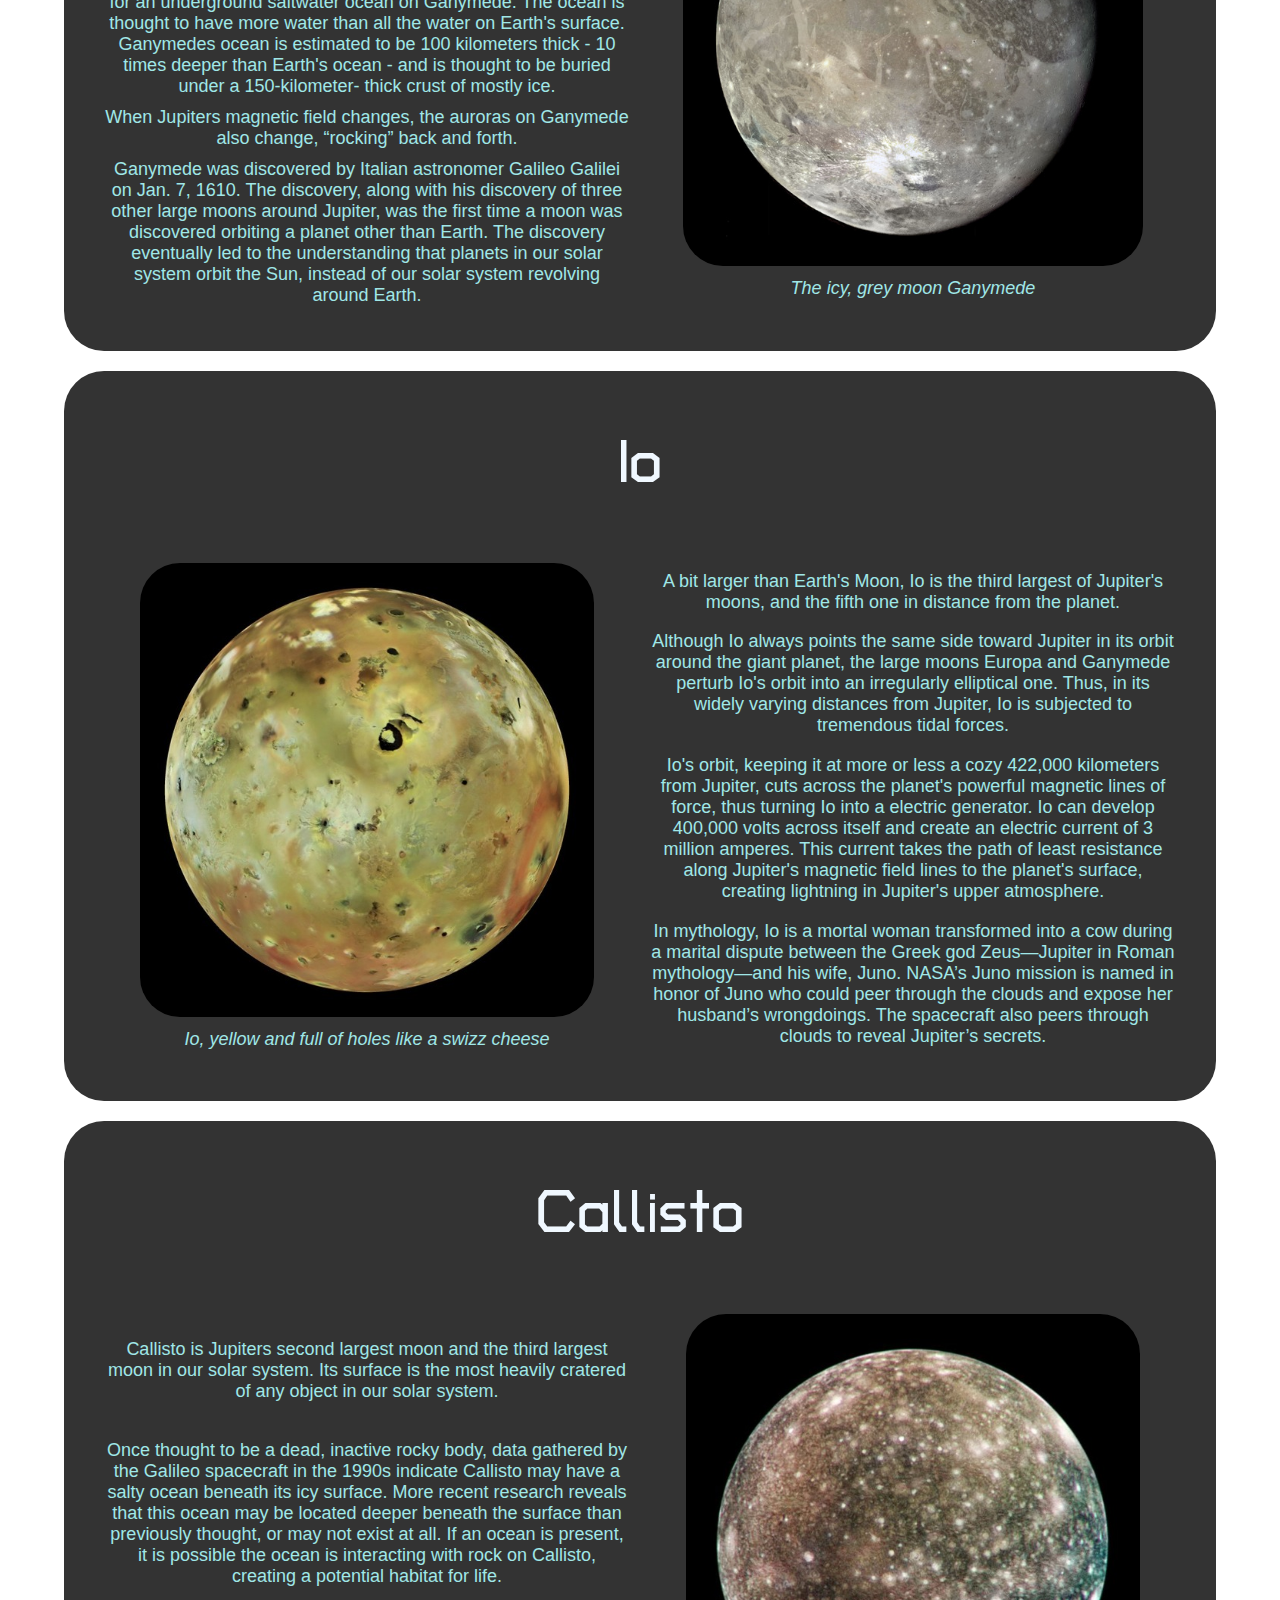
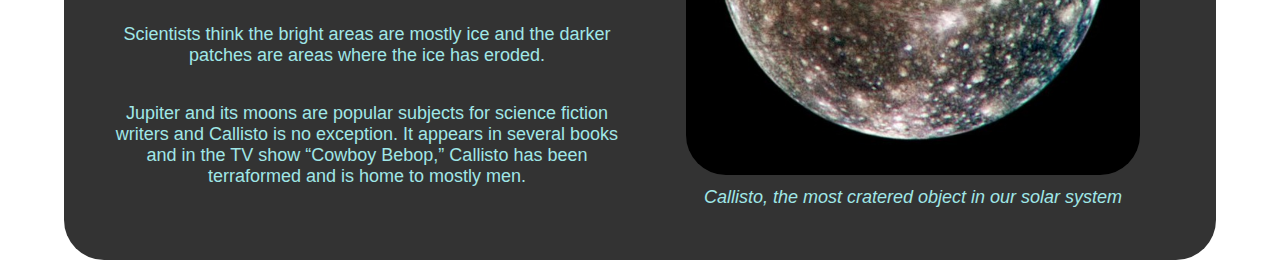
==== commit 5899f8bf: "added IDs to sections" ====
--- a/index.html
+++ b/index.html
@@ -109,7 +109,7 @@
     </div>
     <section class="section">
       <div class="inner-section">
-        <h2 class="headline">Formation</h2>
+        <h2 class="headline" id="formation">Formation</h2>
         <div class="content-section">
           <div class="Content">
             <p class="text">
@@ -141,7 +141,7 @@
           <div class="Content">
             <img
               class="section-img"
-              src="images/Jupiter.webp"
+              src="images/Formation.webp"
               alt="A view  in space of the planets forming in our solar system" />
             <p class="text , italic">
               Jupiter was the first planet to form in our solar system
@@ -153,12 +153,12 @@
 
     <section class="section">
       <div class="inner-section">
-        <h2 class="headline">Attributes</h2>
-        <div class="content-section">
-          <div class="Content">
-            <img
-              class="section-img"
-              src="images/jupiter.webp"
+        <h2 class="headline" id="attributes">Attributes</h2>
+        <div class="content-section">
+          <div class="Content">
+            <img
+              class="section-img"
+              src="images/Jupiter.webp"
               alt="Closeup of jupiter showing the great red spot and the solar storms at the southern pole" />
             <p class="text , italic">The stripes of jupiter are giant storms</p>
           </div>
@@ -193,7 +193,7 @@
 
     <section class="section">
       <div class="inner-section">
-        <h2 class="headline">Location</h2>
+        <h2 class="headline" id="location">Location</h2>
         <div class="content-section">
           <div class="Content">
             <p class="text">
@@ -235,7 +235,7 @@
     <section class="section">
       <div class="inner-section">
         <!-- <h2 class="headline">Jupiter Characteristics</h2> -->
-        <h2 class="headline">The great red spot</h2>
+        <h2 class="headline" id="redspot">The great red spot</h2>
         <div class="content-section">
           <div class="Content">
             <img
@@ -275,7 +275,7 @@
 
     <section class="section">
       <div class="inner-section">
-        <h2 class="headline">Discovery and observations</h2>
+        <h2 class="headline" id="discovery">Discovery and observations</h2>
         <div class="content-section">
           <div class="Content">
             <p class="text">
@@ -320,7 +320,7 @@
     <section class="section">
       <div class="inner-section">
         <!-- <h2 class="headline">Jupiter Characteristics</h2> -->
-        <h2 class="headline">Exploration and plans</h2>
+        <h2 class="headline" id="exploration">Exploration and plans</h2>
         <div class="content-section">
           <div class="Content">
             <img
@@ -367,7 +367,7 @@
 
     <section class="section">
       <div class="inner-section">
-        <h2 class="headline">In culture</h2>
+        <h2 class="headline" id="culture">In culture</h2>
         <div class="content-section">
           <div class="Content">
             <p class="text">
@@ -411,7 +411,7 @@
 
     <section class="section">
       <div class="inner-section">
-        <h2 class="headline">Europa</h2>
+        <h2 class="headline" id="europa-section">Europa</h2>
         <div class="content-section">
           <div class="Content">
             <img
@@ -460,7 +460,7 @@
 
     <section class="section">
       <div class="inner-section">
-        <h2 class="headline">Ganymede</h2>
+        <h2 class="headline" id="ganymede-section">Ganymede</h2>
         <div class="content-section">
           <div class="Content">
             <p class="text">
@@ -512,7 +512,7 @@
 
     <section class="section">
       <div class="inner-section">
-        <h2 class="headline">Io</h2>
+        <h2 class="headline" id="io-section">Io</h2>
         <div class="content-section">
           <div class="Content">
             <img
@@ -560,7 +560,7 @@
 
     <section class="section">
       <div class="inner-section">
-        <h2 class="headline">Callisto</h2>
+        <h2 class="headline" id="callisto-section">Callisto</h2>
         <div class="content-section">
           <div class="Content">
             <p class="text">
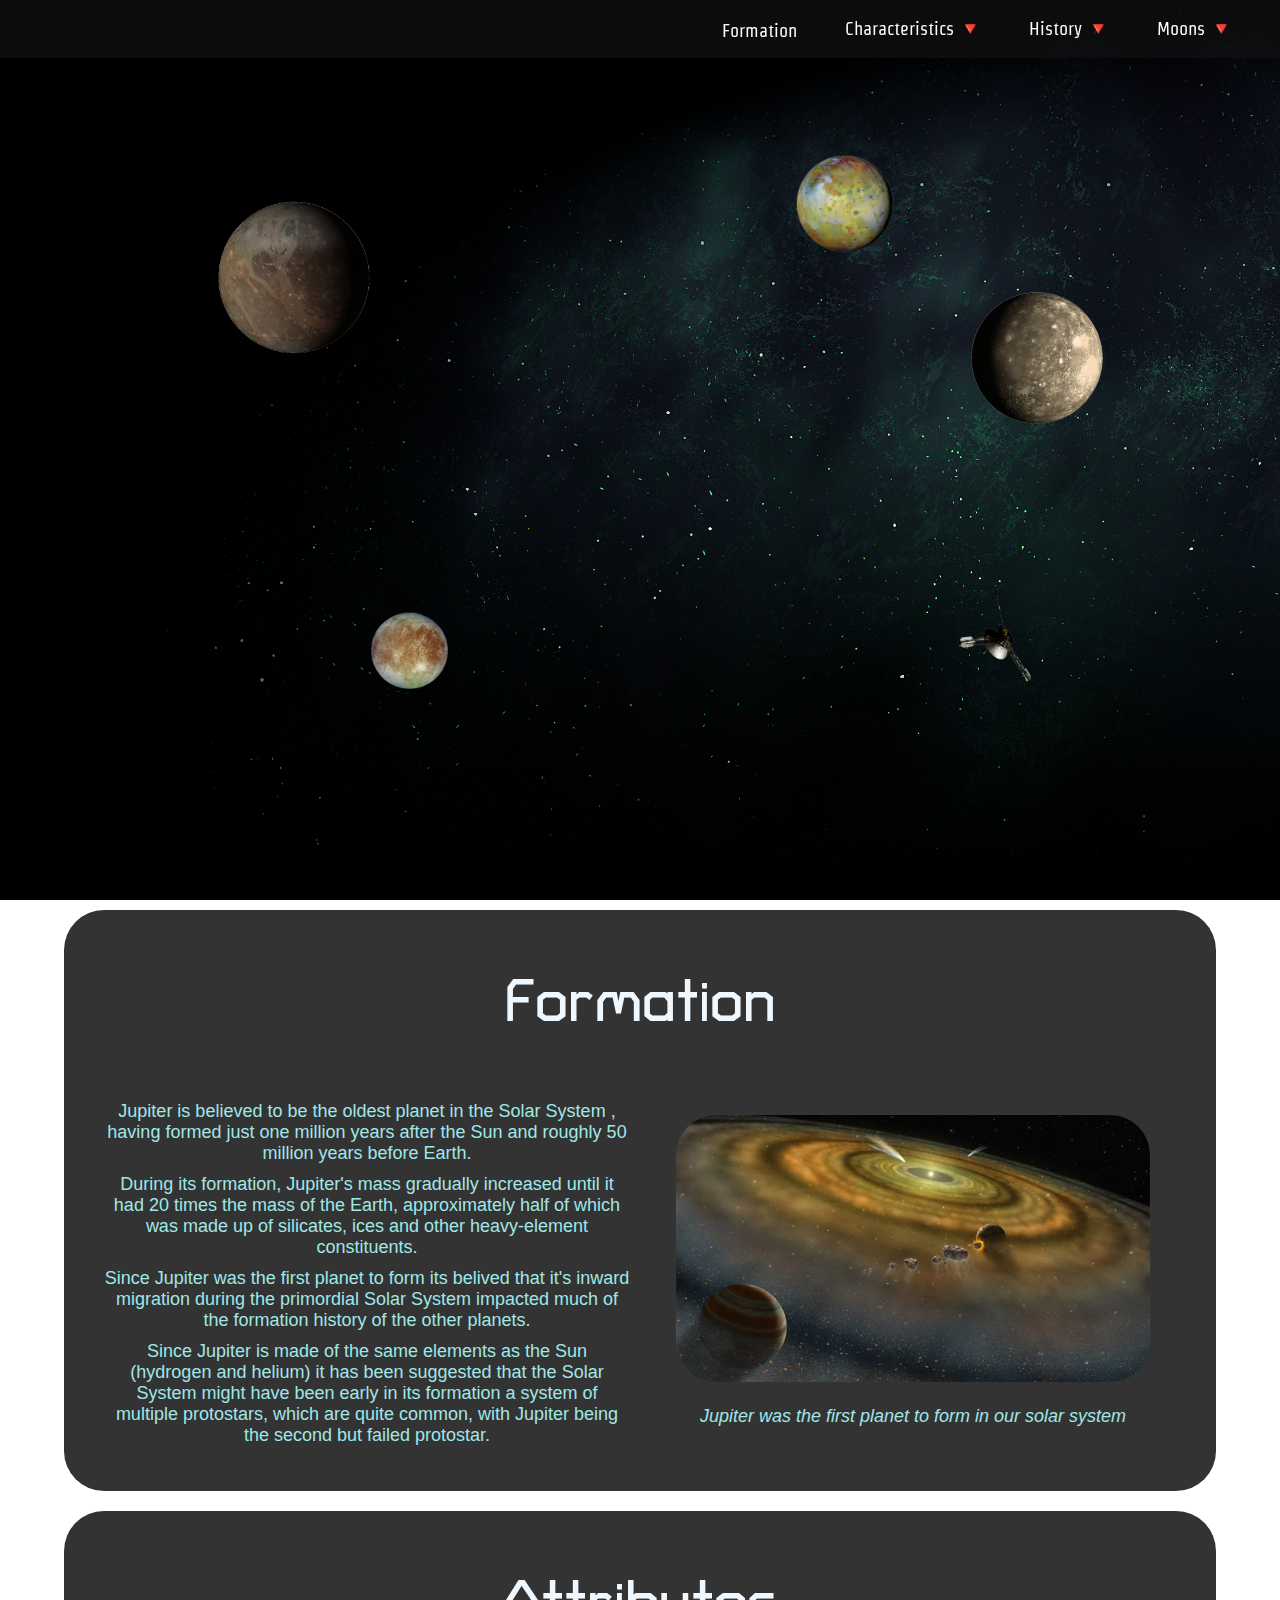
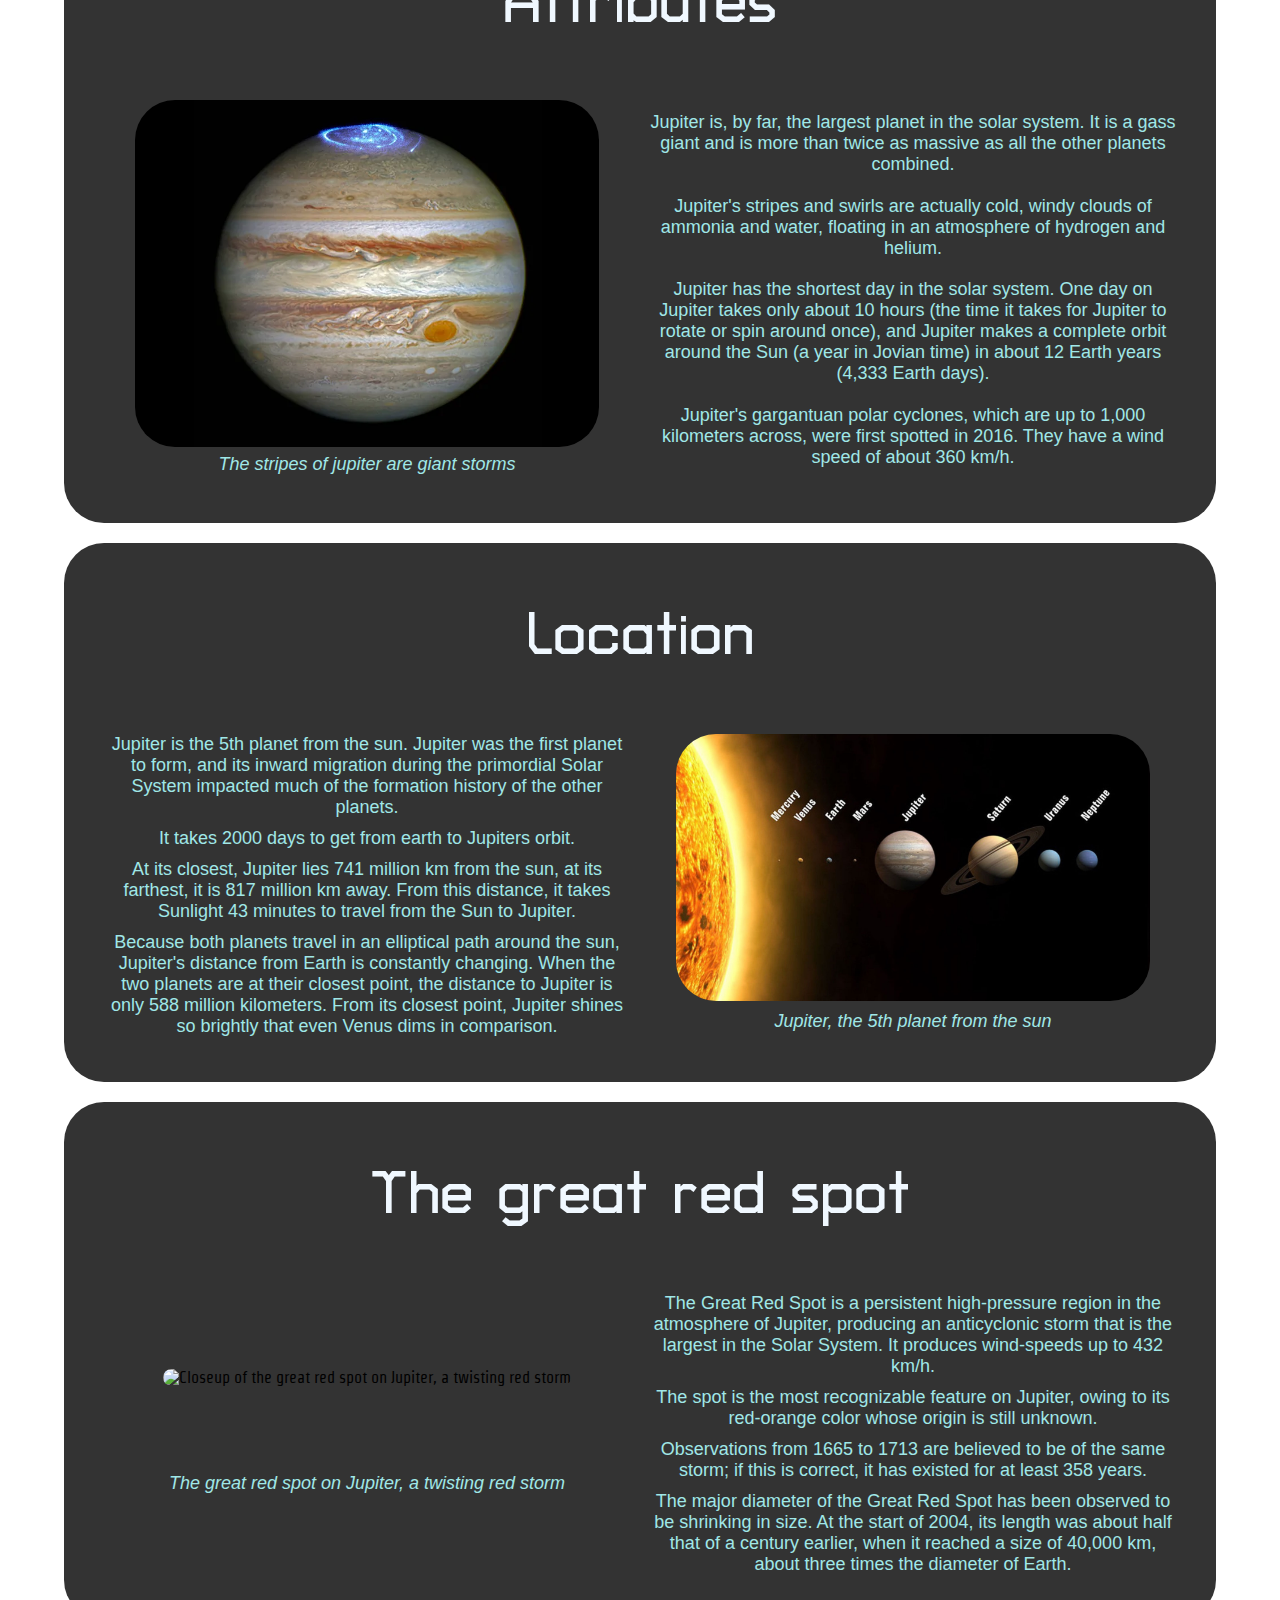
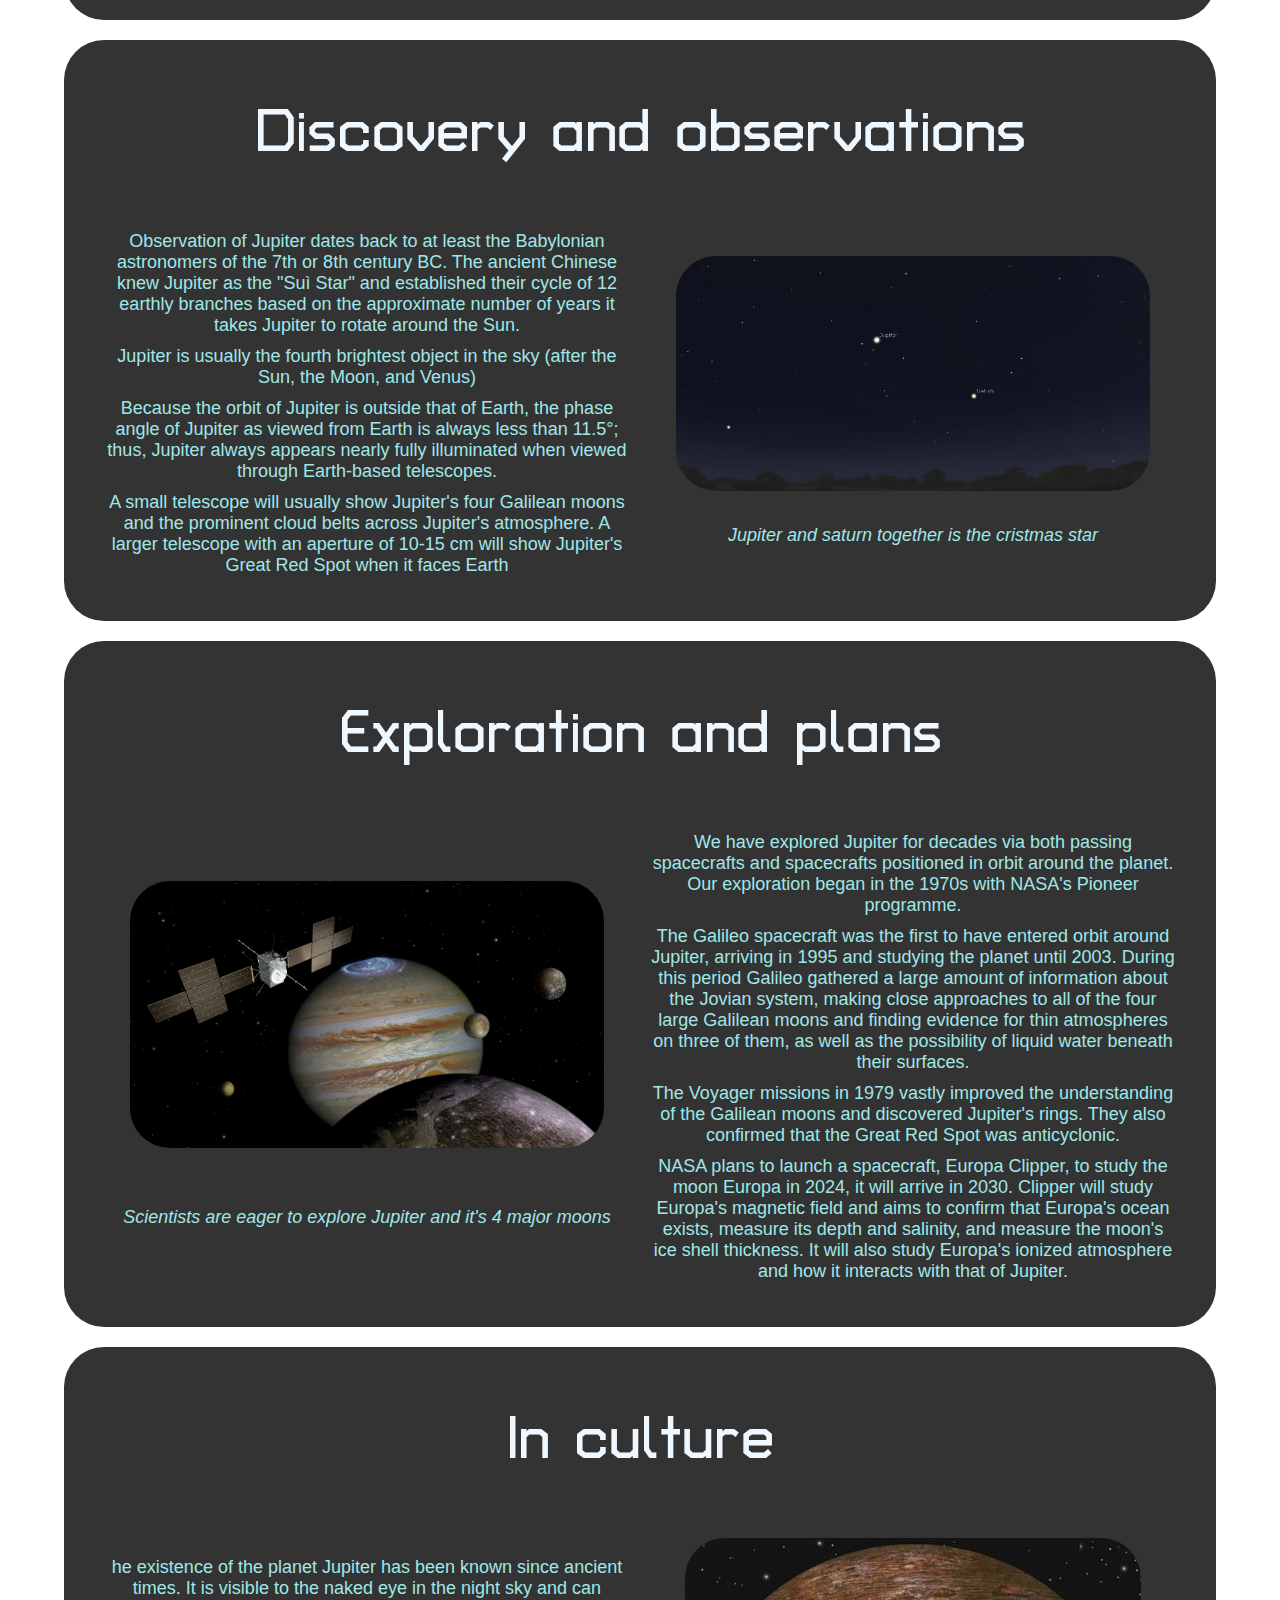
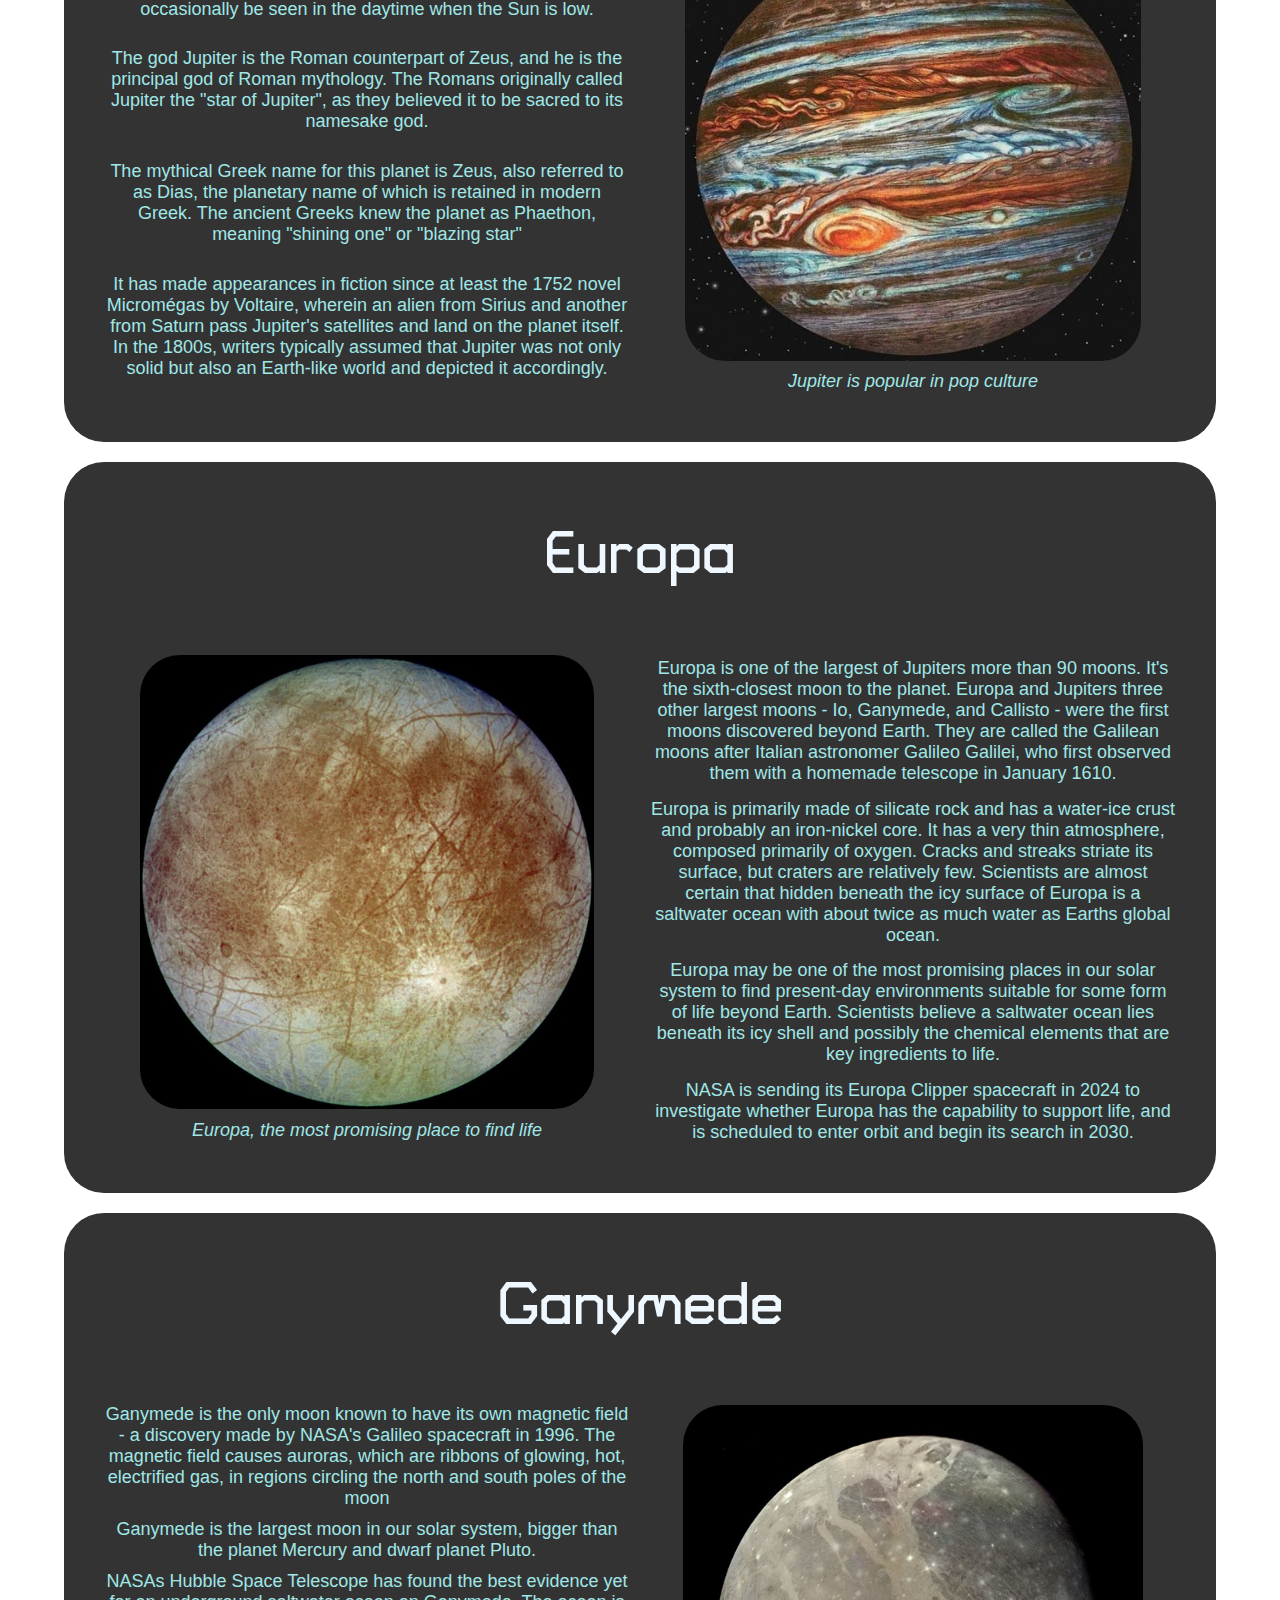
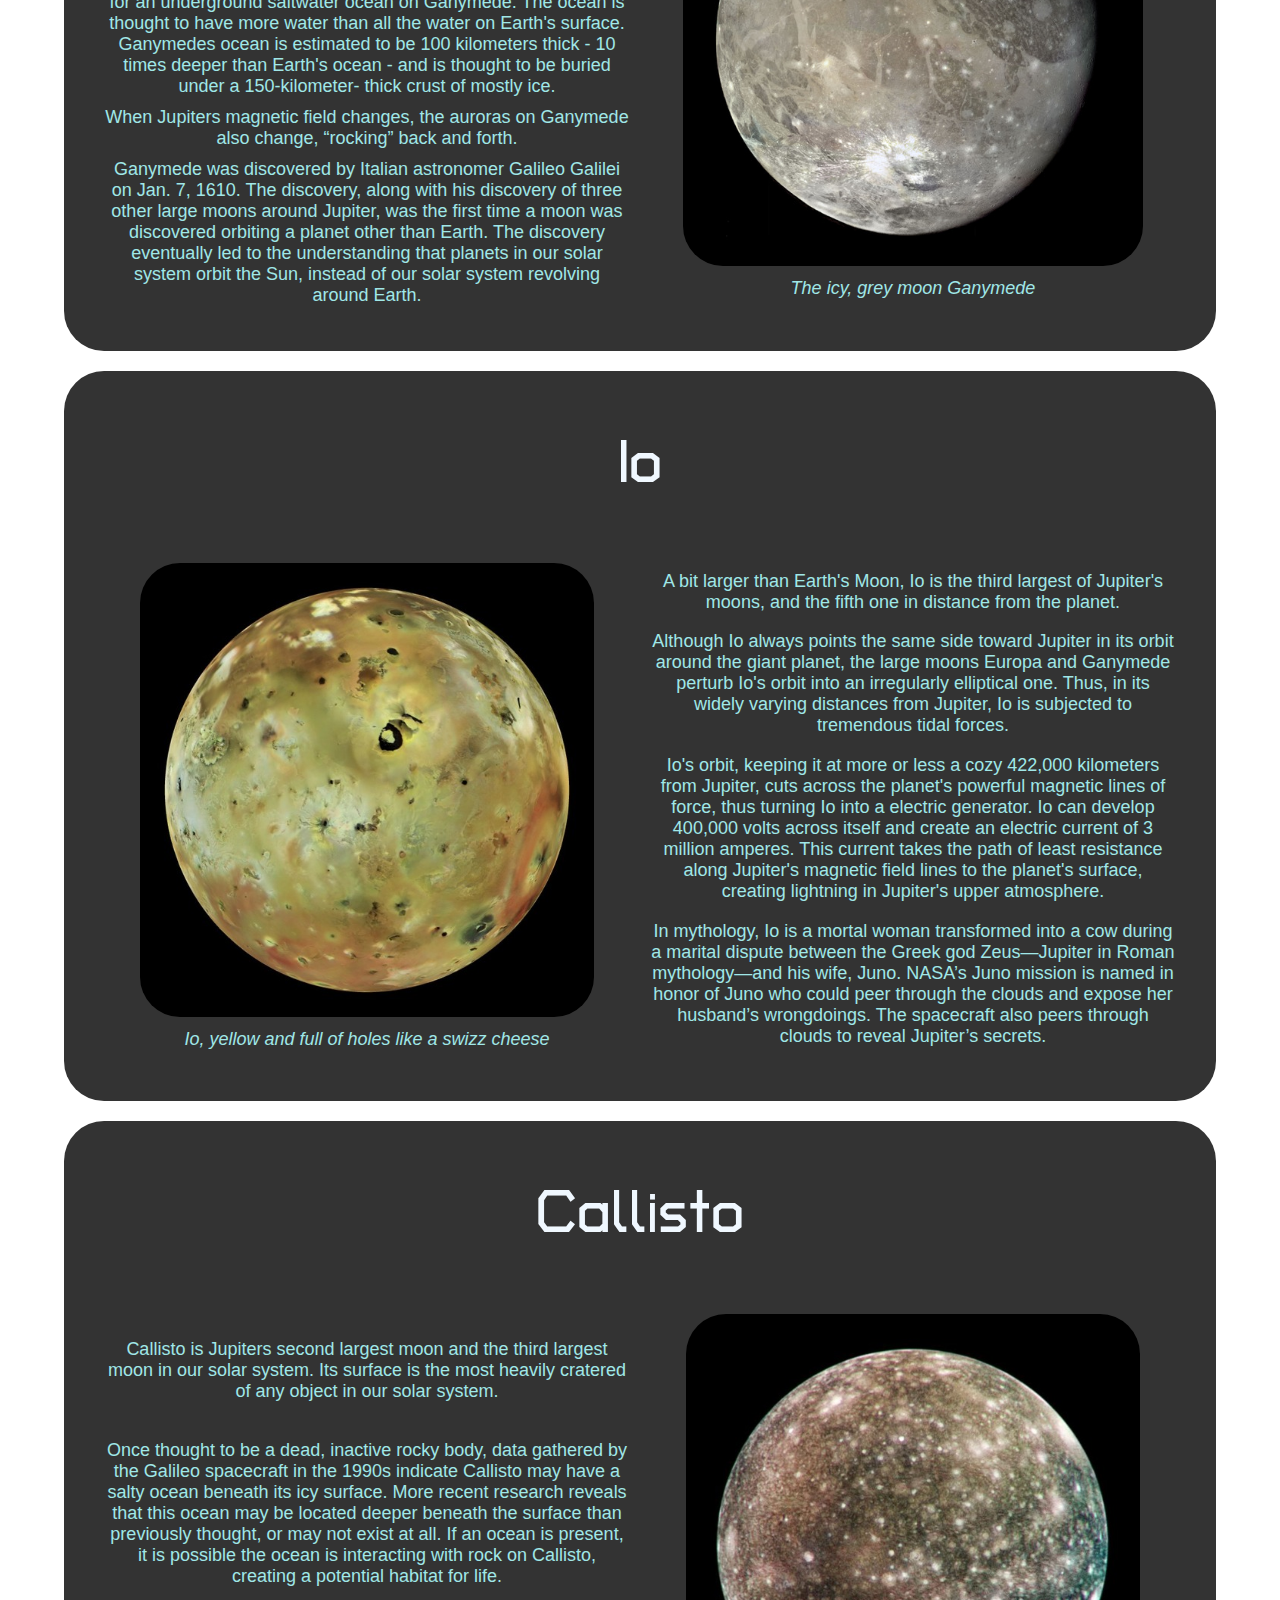
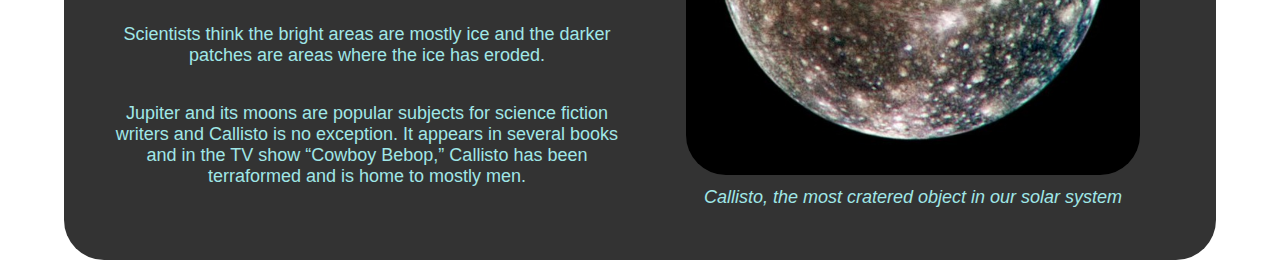
==== commit 5d944954: "Finished" ====
--- a/index.html
+++ b/index.html
@@ -9,10 +9,12 @@
     <link rel="preconnect" href="https://fonts.gstatic.com" crossorigin />
     <link
       href="https://fonts.googleapis.com/css2?family=Strait&display=swap"
-      rel="stylesheet" />
+      rel="stylesheet"
+    />
     <link
       href="https://fonts.googleapis.com/css2?family=Turret+Road:wght@700&display=swap"
-      rel="stylesheet" />
+      rel="stylesheet"
+    />
     <title>Jupiter - Assignment 3</title>
   </head>
   <body>
@@ -60,7 +62,8 @@
           <img
             src="images/Jupiter_symbol_(bold).svg"
             alt="Jupiter's symbol"
-            class="Text-Symbol" />
+            class="Text-Symbol"
+          />
           <div class="Cards_Text">
             <p class="Card-Left">Surface Area:</p>
             <p class="Card-Right">
@@ -87,7 +90,7 @@
       <div class="Io">
         <dialog open>
           <h3>Io</h3>
-          <h4 id="Gas-Giant">"The moldy pizza moon"</h4>
+          <h4 id="Gas-Giant">"The Moldy Pizza Moon"</h4>
           <div class="Cards_Text">
             <p class="Card-Left">Surface Area:</p>
             <p class="Card-Right">41 698 065 km2</p>
@@ -107,9 +110,99 @@
         </dialog>
       </div>
     </div>
-    <section class="section">
-      <div class="inner-section">
-        <h2 class="headline" id="formation">Formation</h2>
+    <div class="Ganymede">
+      <dialog open>
+        <h3>Ganymede</h3>
+        <h4 id="Gas-Giant">"Jupiter's singing moon"</h4>
+        <div class="Cards_Text">
+          <p class="Card-Left">Surface Area:</p>
+          <p class="Card-Right">87 200 000 km2</p>
+        </div>
+        <div class="Cards_Text">
+          <p class="Card-Left">
+            Shortest distance from Jupiter:<br />
+            Longest distance from Jupiter:
+          </p>
+          <p class="Card-Right">1 069 200 km<br />1 071 600 km</p>
+        </div>
+        <div class="Cards_Text">
+          <p class="Card-Left">Discovered:</p>
+          <p class="Card-Right">7. jan 1610,<br />by Galileo Galilei</p>
+        </div>
+        <a href=""><button class="Card-Button">Read more</button></a>
+      </dialog>
+    </div>
+  </div>
+  <div class="Callisto">
+    <dialog open>
+      <h3>Callisto</h3>
+      <h4 id="Gas-Giant">"The Dead Moon”</h4>
+      <div class="Cards_Text">
+        <p class="Card-Left">Surface Area:</p>
+        <p class="Card-Right">73 000 000 km2</p>
+      </div>
+      <div class="Cards_Text">
+        <p class="Card-Left">
+          Shortest distance from Jupiter:<br />
+          Longest distance from Jupiter:
+        </p>
+        <p class="Card-Right">1 869 000 km<br />1 897 000 km</p>
+      </div>
+      <div class="Cards_Text">
+        <p class="Card-Left">Discovered:</p>
+        <p class="Card-Right">7. jan 1610,<br />by Galileo Galilei</p>
+      </div>
+      <a href=""><button class="Card-Button">Read more</button></a>
+    </dialog>
+  </div>
+  <div class="Europa">
+    <dialog open>
+      <h3>Europa</h3>
+      <h4 id="Gas-Giant">"Jupiter's Icy Moon"</h4>
+      <div class="Cards_Text">
+        <p class="Card-Left">Surface Area:</p>
+        <p class="Card-Right">30 900 000 km2</p>
+      </div>
+      <div class="Cards_Text">
+        <p class="Card-Left">
+          Shortest distance from Jupiter:<br />
+          Longest distance from Jupiter:
+        </p>
+        <p class="Card-Right">664 862 km<br />676 938 km</p>
+      </div>
+      <div class="Cards_Text">
+        <p class="Card-Left">Discovered:</p>
+        <p class="Card-Right">7. jan 1610,<br />by Galileo Galilei</p>
+      </div>
+      <a href=""><button class="Card-Button">Read more</button></a>
+    </dialog>
+  </div>
+  <div class="Pioneer">
+    <dialog open>
+      <h3>Pioneer</h3>
+      <h4 id="Gas-Giant">"Exploration and plans"</h4>
+      <div class="Cards_Text">
+        <p class="Card-Left">First exploration:</p>
+        <p class="Card-Right">Pioneer 10, 1973</p>
+      </div>
+      <div class="Cards_Text">
+        <p class="Card-Left">
+          Total visits by spacecrafts:
+        </p>
+        <p class="Card-Right">7</p>
+      </div>
+      <div class="Cards_Text">
+        <p class="Card-Left">Latest mission:</p>
+        <p class="Card-Right">2007</p>
+      </div>
+      <a href=""><button class="Card-Button">Read more</button></a>
+    </dialog>
+  </div>
+</div>
+
+    <section class="section">
+      <div class="inner-section">
+        <h2 class="headline">Formation</h2>
         <div class="content-section">
           <div class="Content">
             <p class="text">
@@ -142,7 +235,8 @@
             <img
               class="section-img"
               src="images/Formation.webp"
-              alt="A view  in space of the planets forming in our solar system" />
+              alt="A view  in space of the planets forming in our solar system"
+            />
             <p class="text , italic">
               Jupiter was the first planet to form in our solar system
             </p>
@@ -153,13 +247,14 @@
 
     <section class="section">
       <div class="inner-section">
-        <h2 class="headline" id="attributes">Attributes</h2>
+        <h2 class="headline">Attributes</h2>
         <div class="content-section">
           <div class="Content">
             <img
               class="section-img"
               src="images/Jupiter.webp"
-              alt="Closeup of jupiter showing the great red spot and the solar storms at the southern pole" />
+              alt="Closeup of jupiter showing the great red spot and the solar storms at the southern pole"
+            />
             <p class="text , italic">The stripes of jupiter are giant storms</p>
           </div>
           <div class="Content">
@@ -193,7 +288,7 @@
 
     <section class="section">
       <div class="inner-section">
-        <h2 class="headline" id="location">Location</h2>
+        <h2 class="headline">Location</h2>
         <div class="content-section">
           <div class="Content">
             <p class="text">
@@ -225,7 +320,8 @@
             <img
               class="section-img"
               src="images/location.jpg"
-              alt="Showing the sun and all 7 planets distance from it" />
+              alt="Showing the sun and all 7 planets distance from it"
+            />
             <p class="text , italic">Jupiter, the 5th planet from the sun</p>
           </div>
         </div>
@@ -235,13 +331,14 @@
     <section class="section">
       <div class="inner-section">
         <!-- <h2 class="headline">Jupiter Characteristics</h2> -->
-        <h2 class="headline" id="redspot">The great red spot</h2>
+        <h2 class="headline">The great red spot</h2>
         <div class="content-section">
           <div class="Content">
             <img
               class="section-img"
               src="images/Red-spot.png"
-              alt="Closeup of the great red spot on Jupiter, a twisting red storm" />
+              alt="Closeup of the great red spot on Jupiter, a twisting red storm"
+            />
             <p class="text , italic">
               The great red spot on Jupiter, a twisting red storm
             </p>
@@ -275,7 +372,7 @@
 
     <section class="section">
       <div class="inner-section">
-        <h2 class="headline" id="discovery">Discovery and observations</h2>
+        <h2 class="headline">Discovery and observations</h2>
         <div class="content-section">
           <div class="Content">
             <p class="text">
@@ -308,7 +405,8 @@
             <img
               class="section-img"
               src="images/bright_star_SW_2021.jpg"
-              alt="A bright Jupiter and Saturn in the night sky" />
+              alt="A bright Jupiter and Saturn in the night sky"
+            />
             <p class="text , italic">
               Jupiter and saturn together is the cristmas star
             </p>
@@ -320,13 +418,14 @@
     <section class="section">
       <div class="inner-section">
         <!-- <h2 class="headline">Jupiter Characteristics</h2> -->
-        <h2 class="headline" id="exploration">Exploration and plans</h2>
+        <h2 class="headline">Exploration and plans</h2>
         <div class="content-section">
           <div class="Content">
             <img
               class="section-img"
               src="images/Explore.jpg"
-              alt="Illustrating Jupiter and the 4 major moons in space with a satellite observing them" />
+              alt="Illustrating Jupiter and the 4 major moons in space with a satellite observing them"
+            />
             <p class="text , italic">
               Scientists are eager to explore Jupiter and it's 4 major moons
             </p>
@@ -367,7 +466,7 @@
 
     <section class="section">
       <div class="inner-section">
-        <h2 class="headline" id="culture">In culture</h2>
+        <h2 class="headline">In culture</h2>
         <div class="content-section">
           <div class="Content">
             <p class="text">
@@ -402,7 +501,8 @@
             <img
               class="section-img"
               src="images/poster.jpg"
-              alt="A drawing of jupiter from pop culture" />
+              alt="A drawing of jupiter from pop culture"
+            />
             <p class="text , italic">Jupiter is popular in pop culture</p>
           </div>
         </div>
@@ -411,13 +511,14 @@
 
     <section class="section">
       <div class="inner-section">
-        <h2 class="headline" id="europa-section">Europa</h2>
+        <h2 class="headline">Europa</h2>
         <div class="content-section">
           <div class="Content">
             <img
               class="section-img"
               src="images/Europa.jpg"
-              alt="Closeup of the icy moon Europa full of stripes and Cracks" />
+              alt="Closeup of the icy moon Europa full of stripes and Cracks"
+            />
             <p class="text , italic">
               Europa, the most promising place to find life
             </p>
@@ -460,7 +561,7 @@
 
     <section class="section">
       <div class="inner-section">
-        <h2 class="headline" id="ganymede-section">Ganymede</h2>
+        <h2 class="headline">Ganymede</h2>
         <div class="content-section">
           <div class="Content">
             <p class="text">
@@ -503,7 +604,8 @@
             <img
               class="section-img"
               src="images/Ganymede.jpg"
-              alt="The icy, grey moon Ganymede" />
+              alt="The icy, grey moon Ganymede"
+            />
             <p class="text , italic">The icy, grey moon Ganymede</p>
           </div>
         </div>
@@ -512,13 +614,14 @@
 
     <section class="section">
       <div class="inner-section">
-        <h2 class="headline" id="io-section">Io</h2>
+        <h2 class="headline">Io</h2>
         <div class="content-section">
           <div class="Content">
             <img
               class="section-img"
               src="images/Io.jpg"
-              alt="The moon Io, yellow and full of holes like a swizz cheese" />
+              alt="The moon Io, yellow and full of holes like a swizz cheese"
+            />
             <p class="text , italic">
               Io, yellow and full of holes like a swizz cheese
             </p>
@@ -560,7 +663,7 @@
 
     <section class="section">
       <div class="inner-section">
-        <h2 class="headline" id="callisto-section">Callisto</h2>
+        <h2 class="headline">Callisto</h2>
         <div class="content-section">
           <div class="Content">
             <p class="text">
@@ -594,7 +697,8 @@
             <img
               class="section-img"
               src="images/Callisto3.jpg"
-              alt="The moon Callisto, full of craters as well as light and dark spots" />
+              alt="The moon Callisto, full of craters as well as light and dark spots"
+            />
             <p class="text , italic">
               Callisto, the most cratered object in our solar system
             </p>
--- a/Style.css
+++ b/Style.css
@@ -147,21 +147,111 @@
 
 .Io {
   position: absolute;
+  top: 17vh;
+  right: 30vw;
+  background-image: url(images/io_transparent.png);
+  background-position: center;
+  background-repeat: no-repeat;
+  background-size: contain;
+  align-items: center;
+  content-visibility: hidden;
+  width: 8vw;
+  height: 8vw;
+  animation: Floaty 3s infinite linear 1s;
+  z-index: 1;
+}
+
+.Io:hover {
+  transition: 300ms ease-in-out;
+  transform: scale(1.1);
+  animation: none;
+  content-visibility: visible;
+  z-index: 2;
+}
+
+.Ganymede {
+  position: absolute;
   top: 18vh;
-  right: 32vw;
-  background-image: url(images/io_transparent.png);
-  background-position: center;
-  background-repeat: no-repeat;
-  background-size: contain;
-  align-items: center;
-  content-visibility: hidden;
-  width: 7vw;
-  height: 7vw;
-  animation: Floaty 4s infinite linear 1s;
-  z-index: 1;
-}
-
-.Io:hover {
+  right: 68vw;
+  background-image: url(images/ganymede.png);
+  background-position: center;
+  background-repeat: no-repeat;
+  background-size: contain;
+  align-items: center;
+  content-visibility: hidden;
+  width: 18vw;
+  height: 18vw;
+  animation: Floaty 4s infinite linear 1.5s;
+  /* z-index: 1; */
+}
+
+.Ganymede:hover {
+  transition: 300ms ease-in-out;
+  transform: scale(1.1);
+  animation: none;
+  content-visibility: visible;
+  z-index: 2;
+}
+.Callisto {
+  position: absolute;
+  top: 27vh;
+  right: 10vw;
+  background-image: url(images/Callisto.png);
+  background-position: center;
+  background-repeat: no-repeat;
+  background-size: contain;
+  align-items: center;
+  content-visibility: hidden;
+  width: 18vw;
+  height: 18vw;
+  animation: Floaty 6s infinite linear 1.75s;
+  /* z-index: 1; */
+}
+.Callisto:hover {
+  transition: 300ms ease-in-out;
+  transform: scale(1.1);
+  animation: none;
+  content-visibility: visible;
+  z-index: 2;
+}
+
+.Europa {
+  position: absolute;
+  top: 68vh;
+  right: 65vw;
+  background-image: url(images/Europa-moon.png);
+  background-position: center;
+  background-repeat: no-repeat;
+  background-size: contain;
+  align-items: center;
+  content-visibility: hidden;
+  width: 6vw;
+  height: 6vw;
+  animation: Floaty 6s infinite linear 1.75s;
+}
+.Europa:hover {
+  transition: 300ms ease-in-out;
+  transform: scale(1.1);
+  animation: none;
+  content-visibility: visible;
+  z-index: 2;
+}
+
+.Pioneer {
+  position: absolute;
+  top: 60vh;
+  right: 15vw;
+  background-image: url(images/pioneer.png);
+  background-position: center;
+  background-repeat: no-repeat;
+  background-size: contain;
+  align-items: center;
+  content-visibility: hidden;
+  width: 15vw;
+  height: 15vw;
+  animation: Floaty 6s infinite linear 1.75s;
+}
+.Pioneer:hover {
   transition: 300ms ease-in-out;
   transform: scale(1.1);
   animation: none;
@@ -183,7 +273,30 @@
 .Io Dialog {
   width: 400%;
   margin-left: -150%;
-  margin-top: 100%;
+  margin-top: 50%;
+}
+
+.Ganymede Dialog {
+  width: 200%;
+  margin-left: -50%;
+  margin-top: 70%;
+}
+
+.Callisto Dialog {
+  width: 175%;
+  margin-left: -40%;
+  margin-top: 40%;
+}
+.Europa Dialog {
+  width: 500%;
+  margin-left: 75%;
+  margin-top: -175%;
+}
+
+.Pioneer Dialog {
+  width: 200%;
+  margin-left: -175%;
+  margin-top: -40%;
 }
 
 h3 {
